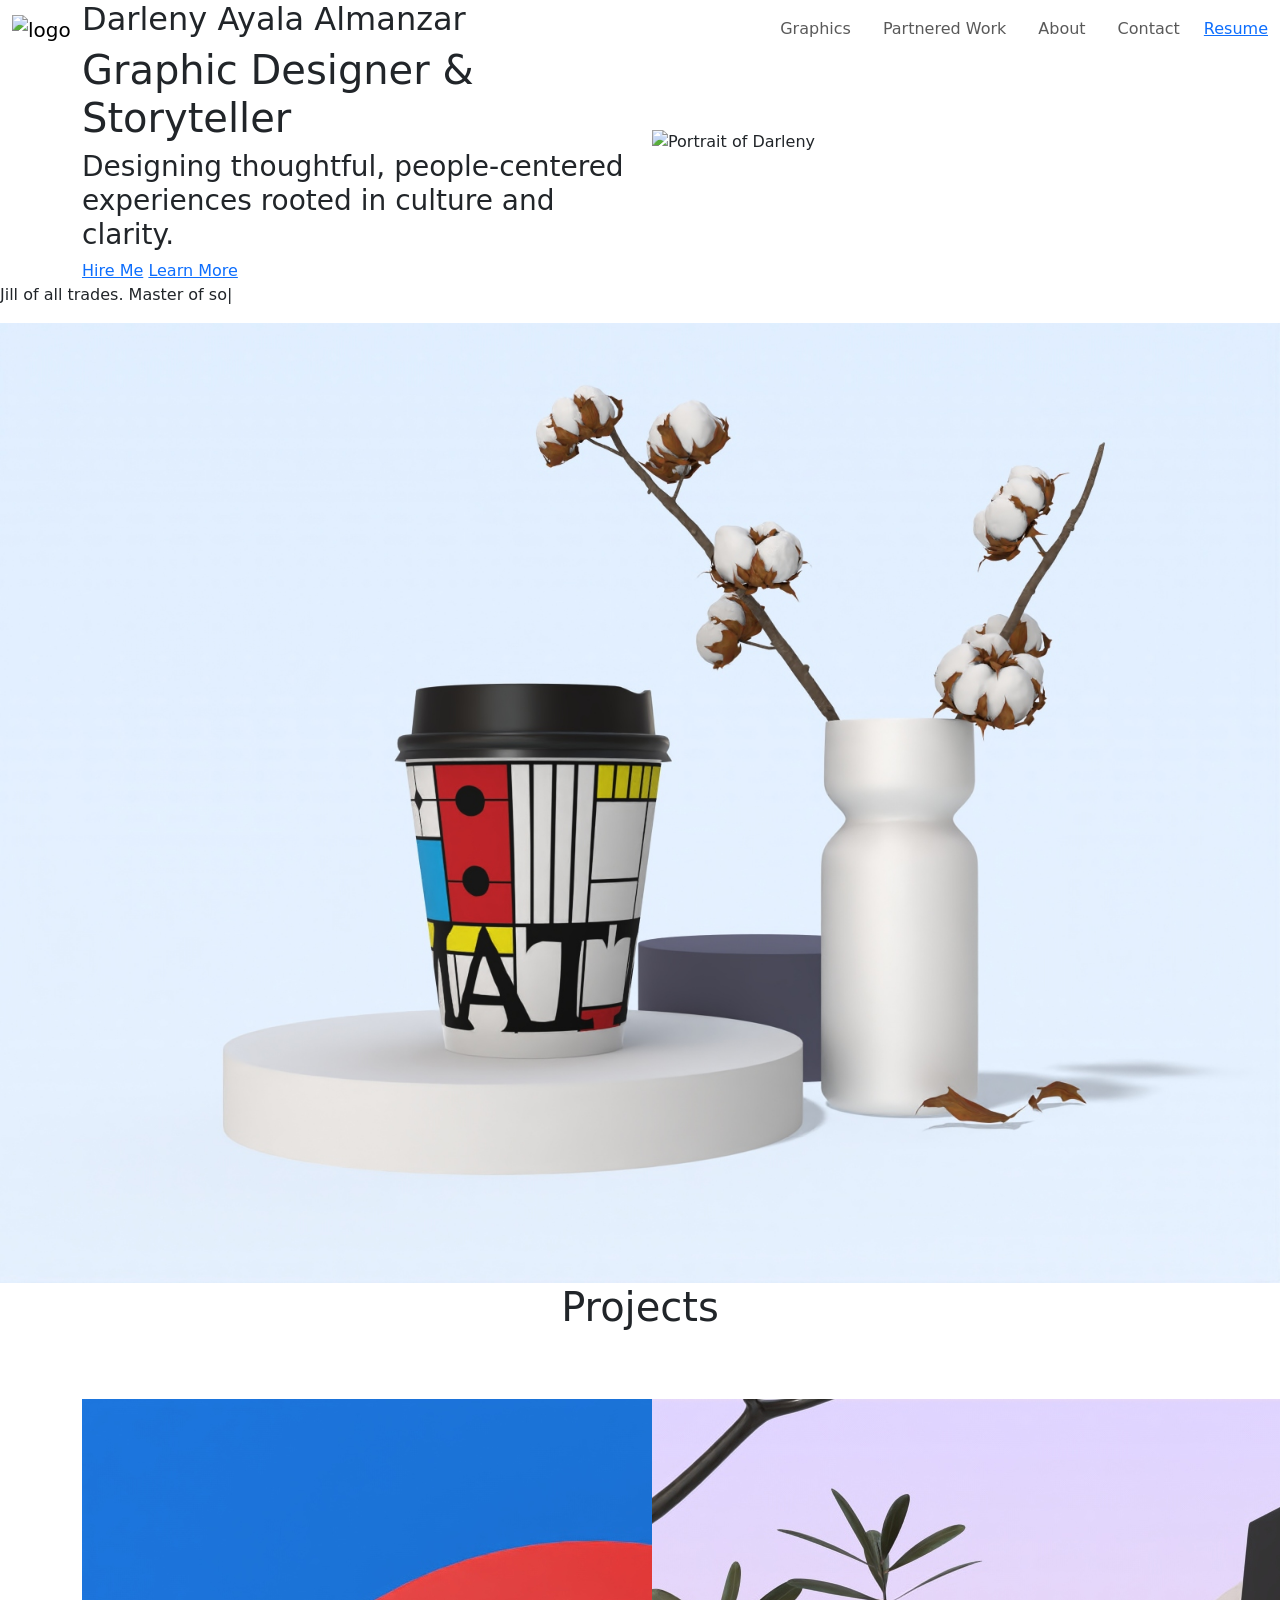
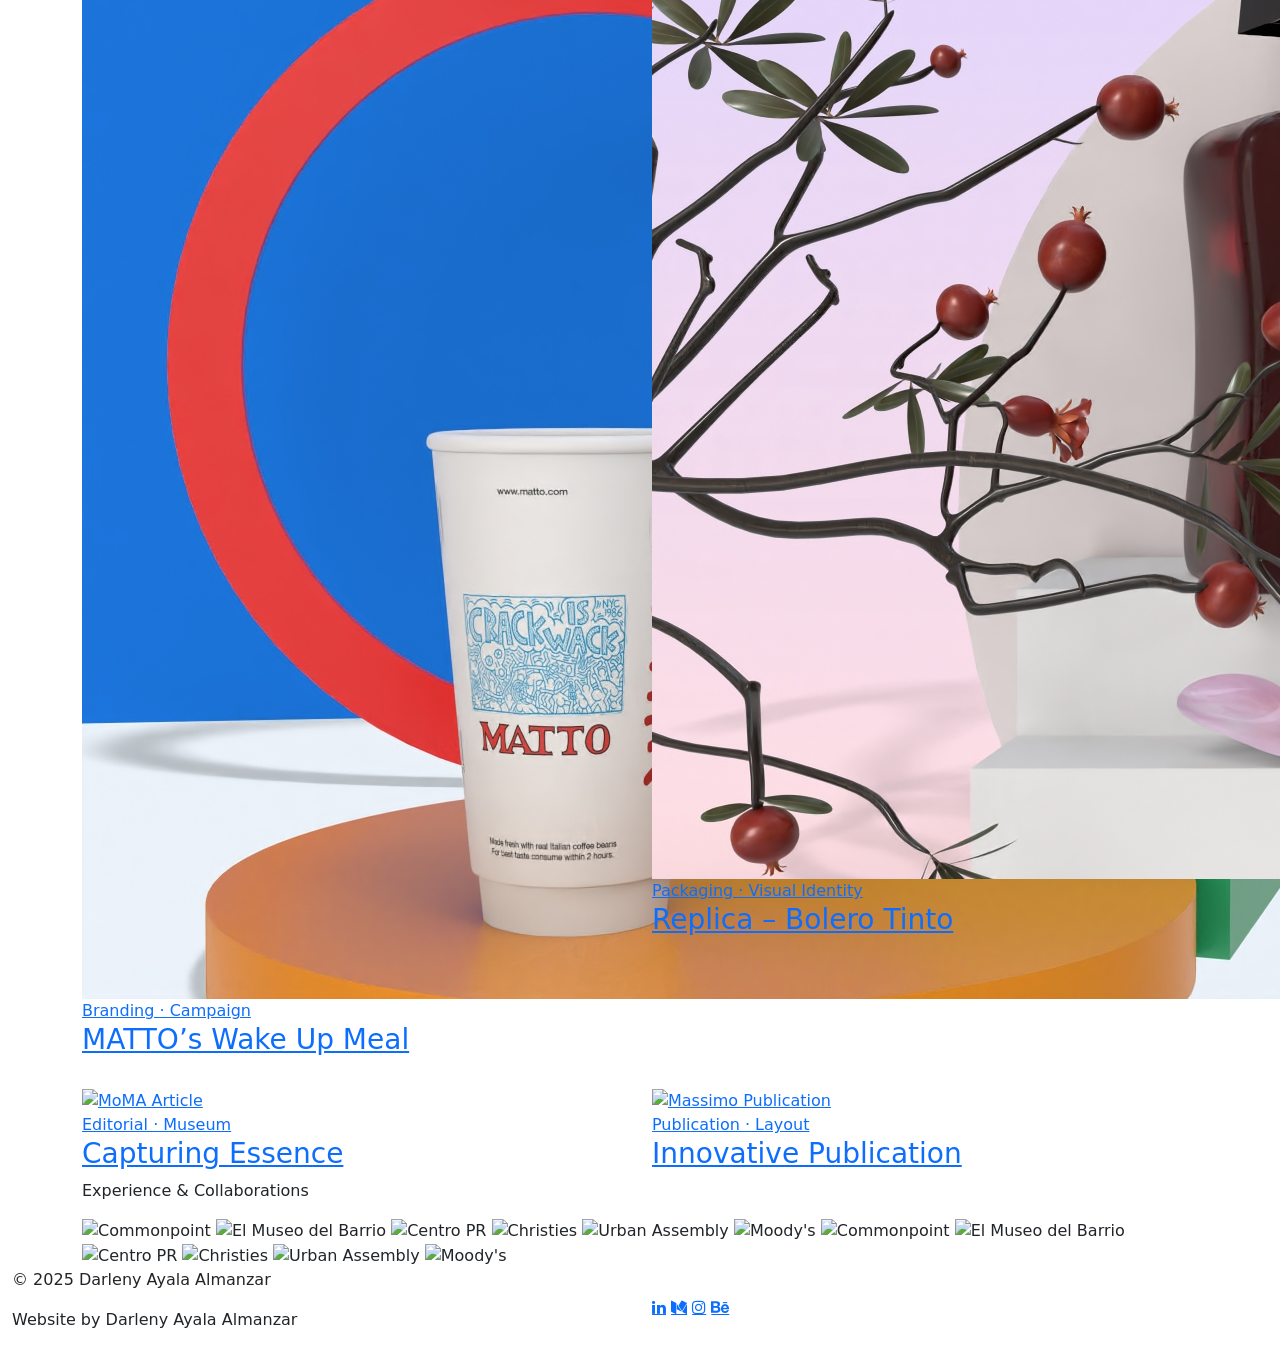
==== index.html @ ae31231c "Update index.html" ====
<!doctype html>
<html lang="en">
  <head>
    <meta charset="utf-8">
    <meta name="viewport" content="width=device-width, initial-scale=1">
    <title>Darleny Ayala Almanzar</title>
    <link rel="icon" type="image/png" sizes="40x40" href="../../Favicon.png">
    <link href="https://cdn.jsdelivr.net/npm/bootstrap@5.3.8/dist/css/bootstrap.min.css" rel="stylesheet" integrity="sha384-sRIl4kxILFvY47J16cr9ZwB07vP4J8+LH7qKQnuqkuIAvNWLzeN8tE5YBujZqJLB" crossorigin="anonymous">
  <!-- My css-->
   <link href="AllCSS/GeneralCSS.css" rel="stylesheet">
    <link href="AllCSS/indexCSS.css" rel="stylesheet">
   <link rel="stylesheet" href="https://cdnjs.cloudflare.com/ajax/libs/font-awesome/4.7.0/css/font-awesome.min.css" />

<!-- Google fonts -->
<link rel="preconnect" href="https://fonts.googleapis.com">
<link rel="preconnect" href="https://fonts.gstatic.com" crossorigin>
<link href="https://fonts.googleapis.com/css2?family=Ephesis&family=Instrument+Serif:ital@0;1&family=Roboto:ital,wght@0,100..900;1,100..900&display=swap" rel="stylesheet">
<link href="https://cdnjs.cloudflare.com/ajax/libs/fotorama/4.6.4/fotorama.css" rel="stylesheet">


</head>

  <body>
    <!-- Nav Logo-->
    <nav class="navbar navbar-expand-lg fixed-top navbarcustom">
  <div class="container-fluid">
    <!-- Logo -->
    <a class="navbar-brand" href="index.html">
      <img src="../Logo/LogoDisplay.png" class="logo" alt="logo" width="60" height="60">
    </a>

    <!-- Hamburger -->
    <button class="navbar-toggler" type="button" data-bs-toggle="collapse" 
            data-bs-target="#navbarNavAltMarkup" aria-controls="navbarNavAltMarkup" 
            aria-expanded="false" aria-label="Toggle navigation">
      <span class="navbar-toggler-icon"></span>
    </button>

    <!-- Nav items -->
    <div class="collapse navbar-collapse justify-content-end" id="navbarNavAltMarkup">
      <ul class="navbar-nav align-items-center gap-3">
        <li class="nav-item">
          <a class="nav-link" href="Graphics.html">Graphics</a>
        </li>
         <li class="nav-item">
          <a class="nav-link" href="Partnered.html">Partnered Work</a>
        </li>
        <li class="nav-item">
          <a class="nav-link" aria-current="page" href="about.html">About</a>
        </li>
        <li class="nav-item">
          <a class="nav-link" href="contact.html">Contact</a>
        </li>
         
        <!-- Resume Button -->
  <li class="nav-item">
    <a class="resume-btn" href="AyalaAlmanzar_Darleny_Resume.pdf" target="_blank">Resume</a>
  </li>
</ul>
    </div>
  </div>
</nav>
<!-- Header -->
<header class="hero">
  <div class="container">
    <div class="row align-items-center">
      
      <!-- Text -->
      <div class="col-md-6 hero-text">
        <h2 class="hero-name">Darleny Ayala Almanzar</h2>
        <h1 class="hero-title">Graphic Designer & Storyteller</h1>
        <h3 class="hero-subtitle">
          Designing thoughtful, people-centered experiences rooted in culture and clarity.
        </h3>

        <div class="hero-cta">
  <a href="../Resume.pdf" target="_blank" class="btn-primary-cta">Hire Me</a>
  <a href="about.html" class="btn-secondary-cta underline-cta">Learn More</a>
</div>
        
      </div>

      <!-- Image -->
      <div class="col-md-6 hero-image">
        <img src="../Headshots/IMG_9878.jpeg" alt="Portrait of Darleny">
      </div>

    </div>
  </div>
</header>

<!-- content -->
<section class="quote-typewriter" id="quoteTypewriter" aria-label="Personal tagline">
  <p class="quote-line">
    <span id="typeText"></span><span class="caret" aria-hidden="true">|</span>
  </p>
</section>
<!-- carasole -->
 <div id="carouselSlides" class="carousel slide carousel-fade" data-bs-ride="carousel" data-bs-interval="2000">
    <div class="carousel-inner">
      <div class="carousel-item active">
        <img class="d-block w-100" src="../Final images/MATTO/MATTO Bauhaus cup.jpg" alt="First slide">
      </div>
      <div class="carousel-item">
        <img class="d-block w-100" src="../Final images/Massimo Publication/Massimo MockupFinished.jpg" alt="Second slide">
      </div>
      <div class="carousel-item">
        <img class="d-block w-100" src="../Final images/Postcard/All Postcards Mockup 1C & 2C Blue BG.jpg" alt="Third slide">
      </div>
      <div class="carousel-item">
        <img class="d-block w-100" src="../Final images/MoMA Design Article/Moma Article mockup.jpg" alt="Third slide">
      </div>
    </div>
  </div>

  <section class="projects-section">
  <div class="container">
    <h1 style="padding-bottom: 60px; text-align: center;"> Projects </h1>
    <div class="row g-4">

      <!-- Project Card 1 -->
      <div class="col-md-6">
        <a href="Graphics.html" class="project-card">
          <div class="project-image">
            <img src="../Final images/MATTO/MATTOcup1.jpg" alt="MATTO Wake Up Meal">
          </div>
          <div class="project-info">
            <span class="project-tag">Branding · Campaign</span>
            <h3 class="project-title">MATTO’s Wake Up Meal</h3>
          </div>
        </a>
      </div>

      <!-- Project Card 2 -->
      <div class="col-md-6">
        <a href="Graphics.html" class="project-card">
          <div class="project-image">
            <img src="../Final images/Replica Perfume/ReplicaMock1.jpg" alt="Replica Perfume Redesign">
          </div>
          <div class="project-info">
            <span class="project-tag">Packaging · Visual Identity</span>
            <h3 class="project-title">Replica – Bolero Tinto</h3>
          </div>
        </a>
      </div>

      <!-- Project Card 3 -->
      <div class="col-md-6">
        <a href="Graphics.html" class="project-card">
          <div class="project-image">
            <img src="../Final images/MoMA Design Article/Frida - Book full cover no hand.jpg" alt="MoMA Article">
          </div>
          <div class="project-info">
            <span class="project-tag">Editorial · Museum</span>
            <h3 class="project-title">Capturing Essence</h3>
          </div>
        </a>
      </div>

      <!-- Project Card 4 -->
      <div class="col-md-6">
        <a href="Graphics.html" class="project-card">
          <div class="project-image">
            <img src="../Final images/Massimo Publication/Massimo MockupFinished.jpg" alt="Massimo Publication">
          </div>
          <div class="project-info">
            <span class="project-tag">Publication · Layout</span>
            <h3 class="project-title">Innovative Publication</h3>
          </div>
        </a>
      </div>

    </div>
  </div>
</section>

<section class="cred-strip">
  <div class="container">
    <p class="cred-label">Experience & Collaborations</p>

    <div class="logo-marquee">
      <div class="logo-track">
        <!-- Duplicate logos for seamless loop -->
        <img src="../Logo/Commonpoint.webp" alt="Commonpoint">
        <img src="../Logo/ElMuseo.png" alt="El Museo del Barrio">
        <img src="../logo/Centro.png" alt="Centro PR">
        <img src="../Logo/Christies-Logo.png" alt="Christies">
        <img src="../Logo/UrbanAssembly.png" alt="Urban Assembly">
        <img src="../Logo/Moody's.png" alt="Moody's">

        <!-- duplicate set -->
        <img src="../Logo/Commonpoint.webp" alt="Commonpoint">
        <img src="../Logo/ElMuseo.png" alt="El Museo del Barrio">
        <img src="../logo/Centro.png" alt="Centro PR">
        <img src="../Logo/Christies-Logo.png" alt="Christies">
        <img src="../Logo/UrbanAssembly.png" alt="Urban Assembly">
        <img src="../Logo/Moody's.png" alt="Moody's">
      </div>
    </div>
  </div>
</section>

    <!--footer-->
    <footer class="footer container-fluid">
    <div class="row align-items-center">
        
        <div class="col-md-6 footer-left">
            <p>© 2025 Darleny Ayala Almanzar</p>
            <p>Website by Darleny Ayala Almanzar</p>
        </div>

        <div class="col-md-6 footer-right socialMediaIcons">
            <a href="https://www.linkedin.com/in/darlenyaa" class="fa fa-linkedin"></a>
            <a href="https://www.medium.com/@leny67155" class="fa fa-medium"></a>
            <a href="https://www.instagram.com/leny__51/" class="fa fa-instagram"></a>
            <a href="https://www.behance.net/darlenyayalaa1" class="fa fa-behance"></a>
        </div>
    </div>
</footer>
    <script src="https://cdn.jsdelivr.net/npm/bootstrap@5.3.8/dist/js/bootstrap.bundle.min.js" integrity="sha384-FKyoEForCGlyvwx9Hj09JcYn3nv7wiPVlz7YYwJrWVcXK/BmnVDxM+D2scQbITxI" crossorigin="anonymous"></script>
  <script>
  const quoteSection = document.getElementById("quoteTypewriter");
  const target = document.getElementById("typeText");

  // Split the quote so we can color the second part
  const part1 = "Jill of all trades. ";
  const part2 = "Master of some.";

  const speed = 55; // typing speed (lower = faster)
  let hasTyped = false;

  function typeText(text, callback) {
    let i = 0;
    const interval = setInterval(() => {
      target.textContent += text.charAt(i);
      i++;

      if (i >= text.length) {
        clearInterval(interval);
        if (callback) callback();
      }
    }, speed);
  }

  function startTyping() {
    if (hasTyped) return;
    hasTyped = true;

    // Type first part normally
    typeText(part1, () => {
      // Then type second part into a highlighted span
      const span = document.createElement("span");
      span.className = "quote-highlight";
      target.appendChild(span);

      let j = 0;
      const interval2 = setInterval(() => {
        span.textContent += part2.charAt(j);
        j++;

        if (j >= part2.length) {
          clearInterval(interval2);
        }
      }, speed);
    });
  }

  // Start only when section enters the viewport
  const observer = new IntersectionObserver(
    (entries) => {
      entries.forEach(entry => {
        if (entry.isIntersecting) {
          startTyping();
          observer.disconnect(); // run once
        }
      });
    },
    { threshold: 0.4 } // starts when ~40% visible
  );

  observer.observe(quoteSection);
</script>
  
  </body>

</html>
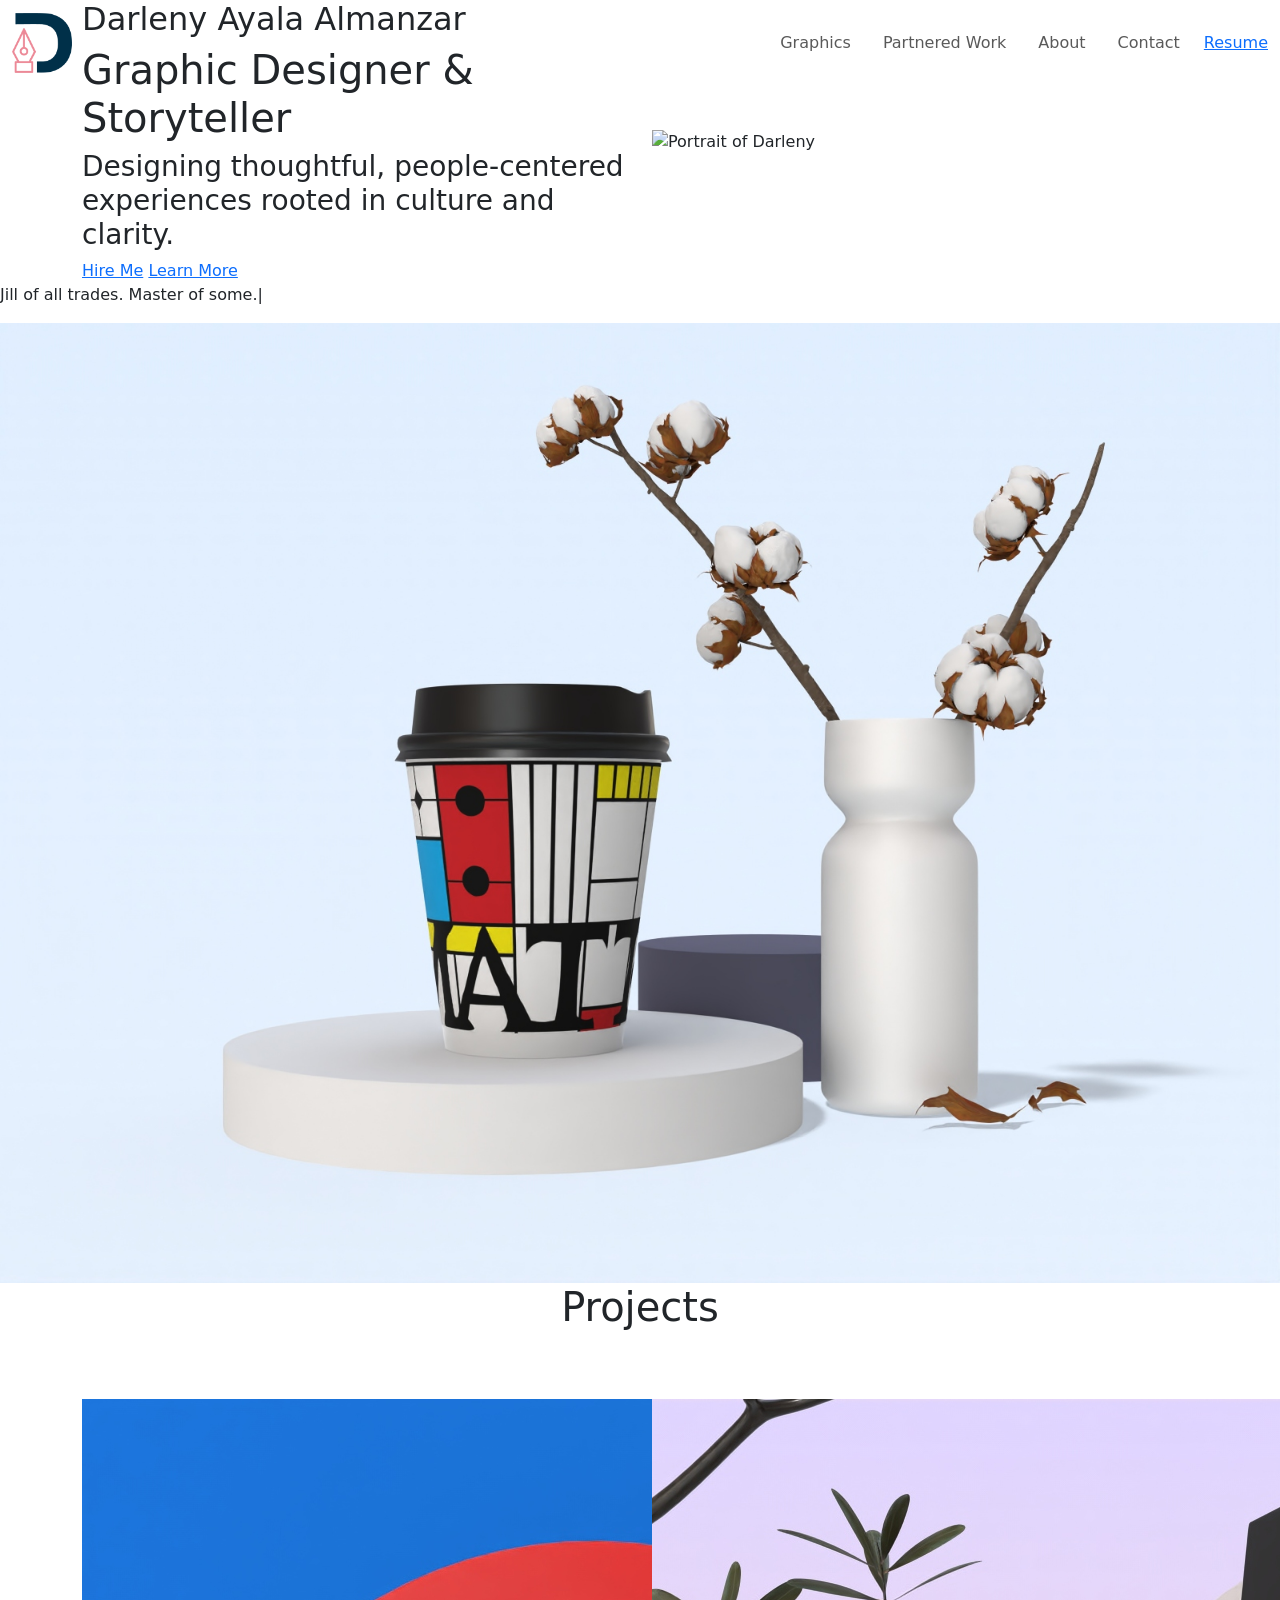
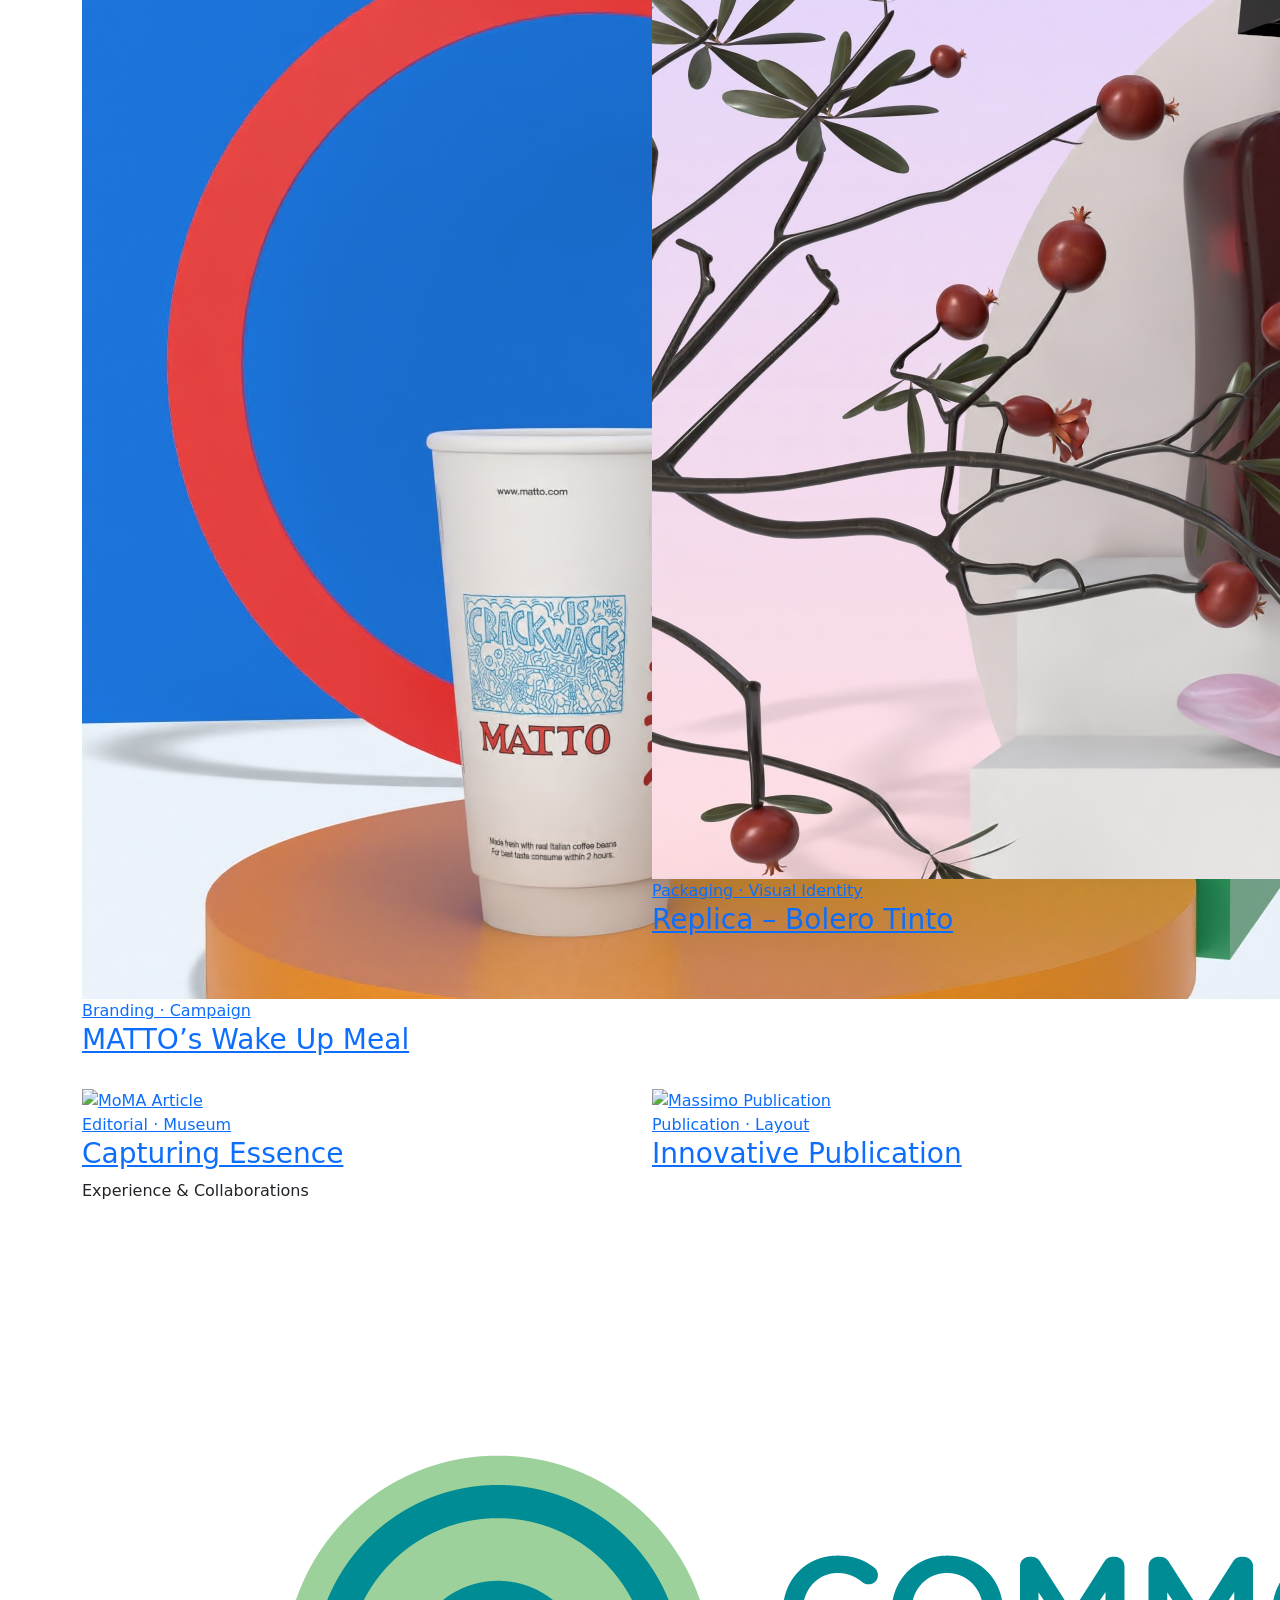
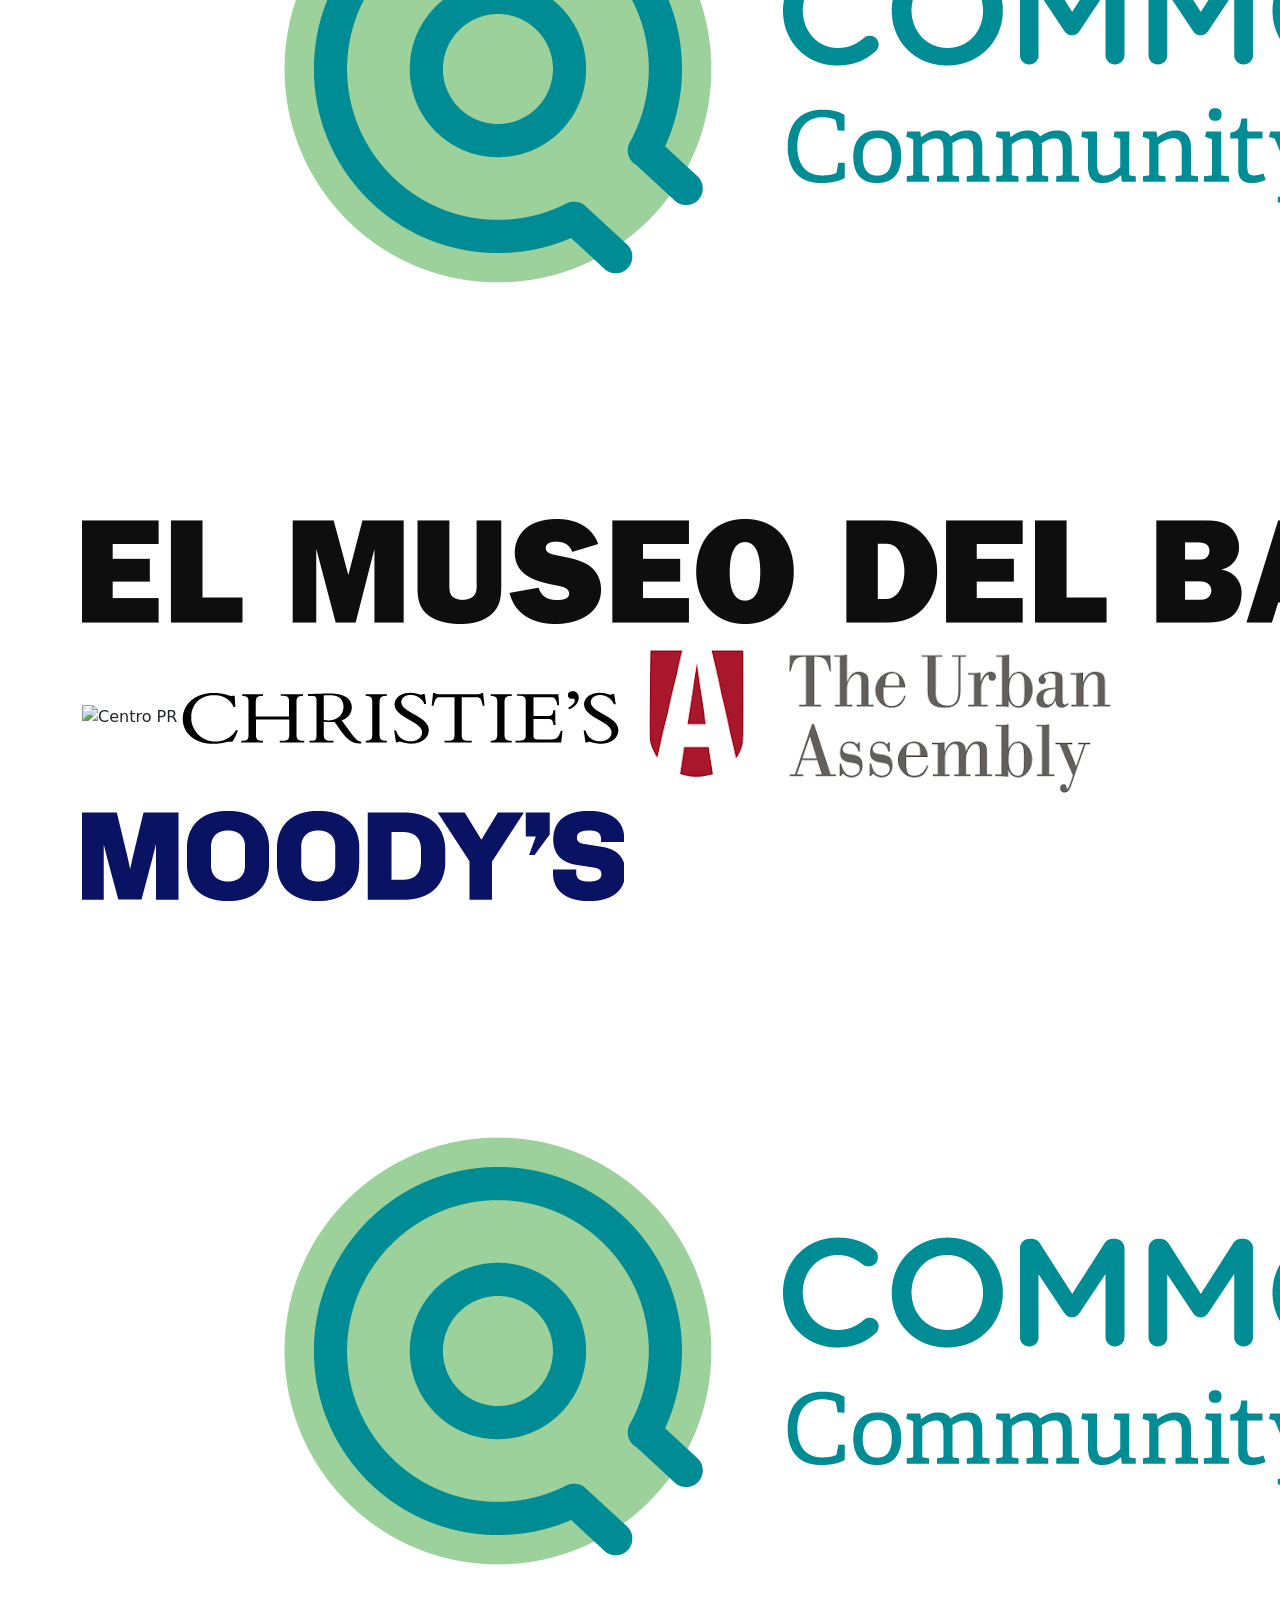
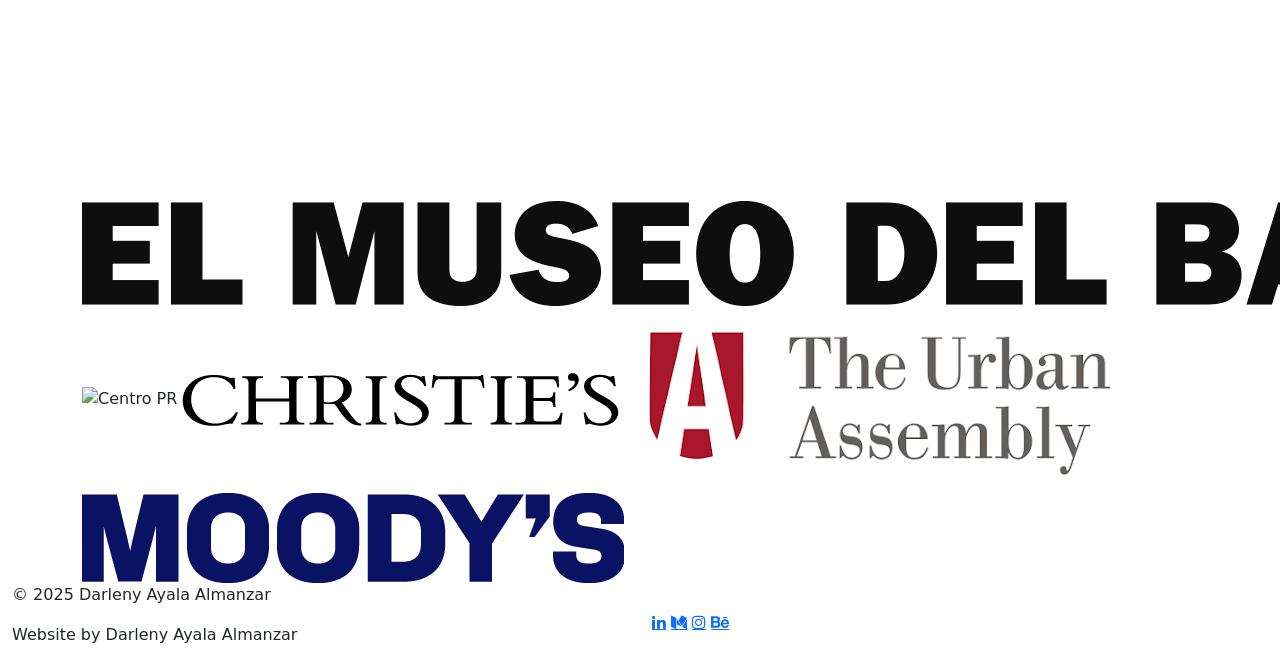
==== commit 5fbf9c74: "Update index.html" ====
--- a/index.html
+++ b/index.html
@@ -55,7 +55,7 @@
          
         <!-- Resume Button -->
   <li class="nav-item">
-    <a class="resume-btn" href="AyalaAlmanzar_Darleny_Resume.pdf" target="_blank">Resume</a>
+    <a class="resume-btn" href="AyalaAlmanzar_Darleny_FinalResume.pdf" target="_blank">Resume</a>
   </li>
 </ul>
     </div>
@@ -83,7 +83,7 @@
 
       <!-- Image -->
       <div class="col-md-6 hero-image">
-        <img src="../Headshots/IMG_9878.jpeg" alt="Portrait of Darleny">
+        <img src="Headshots/IMG_9878.jpeg" alt="Portrait of Darleny">
       </div>
 
     </div>
@@ -100,16 +100,16 @@
  <div id="carouselSlides" class="carousel slide carousel-fade" data-bs-ride="carousel" data-bs-interval="2000">
     <div class="carousel-inner">
       <div class="carousel-item active">
-        <img class="d-block w-100" src="../Final images/MATTO/MATTO Bauhaus cup.jpg" alt="First slide">
+        <img class="d-block w-100" src="Final images/MATTO/MATTO Bauhaus cup.jpg" alt="First slide">
       </div>
       <div class="carousel-item">
-        <img class="d-block w-100" src="../Final images/Massimo Publication/Massimo MockupFinished.jpg" alt="Second slide">
+        <img class="d-block w-100" src="Final images/Massimo Publication/Massimo MockupFinished.jpg" alt="Second slide">
       </div>
       <div class="carousel-item">
-        <img class="d-block w-100" src="../Final images/Postcard/All Postcards Mockup 1C & 2C Blue BG.jpg" alt="Third slide">
+        <img class="d-block w-100" src="Final images/Postcard/All Postcards Mockup 1C & 2C Blue BG.jpg" alt="Third slide">
       </div>
       <div class="carousel-item">
-        <img class="d-block w-100" src="../Final images/MoMA Design Article/Moma Article mockup.jpg" alt="Third slide">
+        <img class="d-block w-100" src="Final images/MoMA Design Article/Moma Article mockup.jpg" alt="Third slide">
       </div>
     </div>
   </div>
@@ -285,3 +285,5 @@
   </body>
 
 </html>
+
+
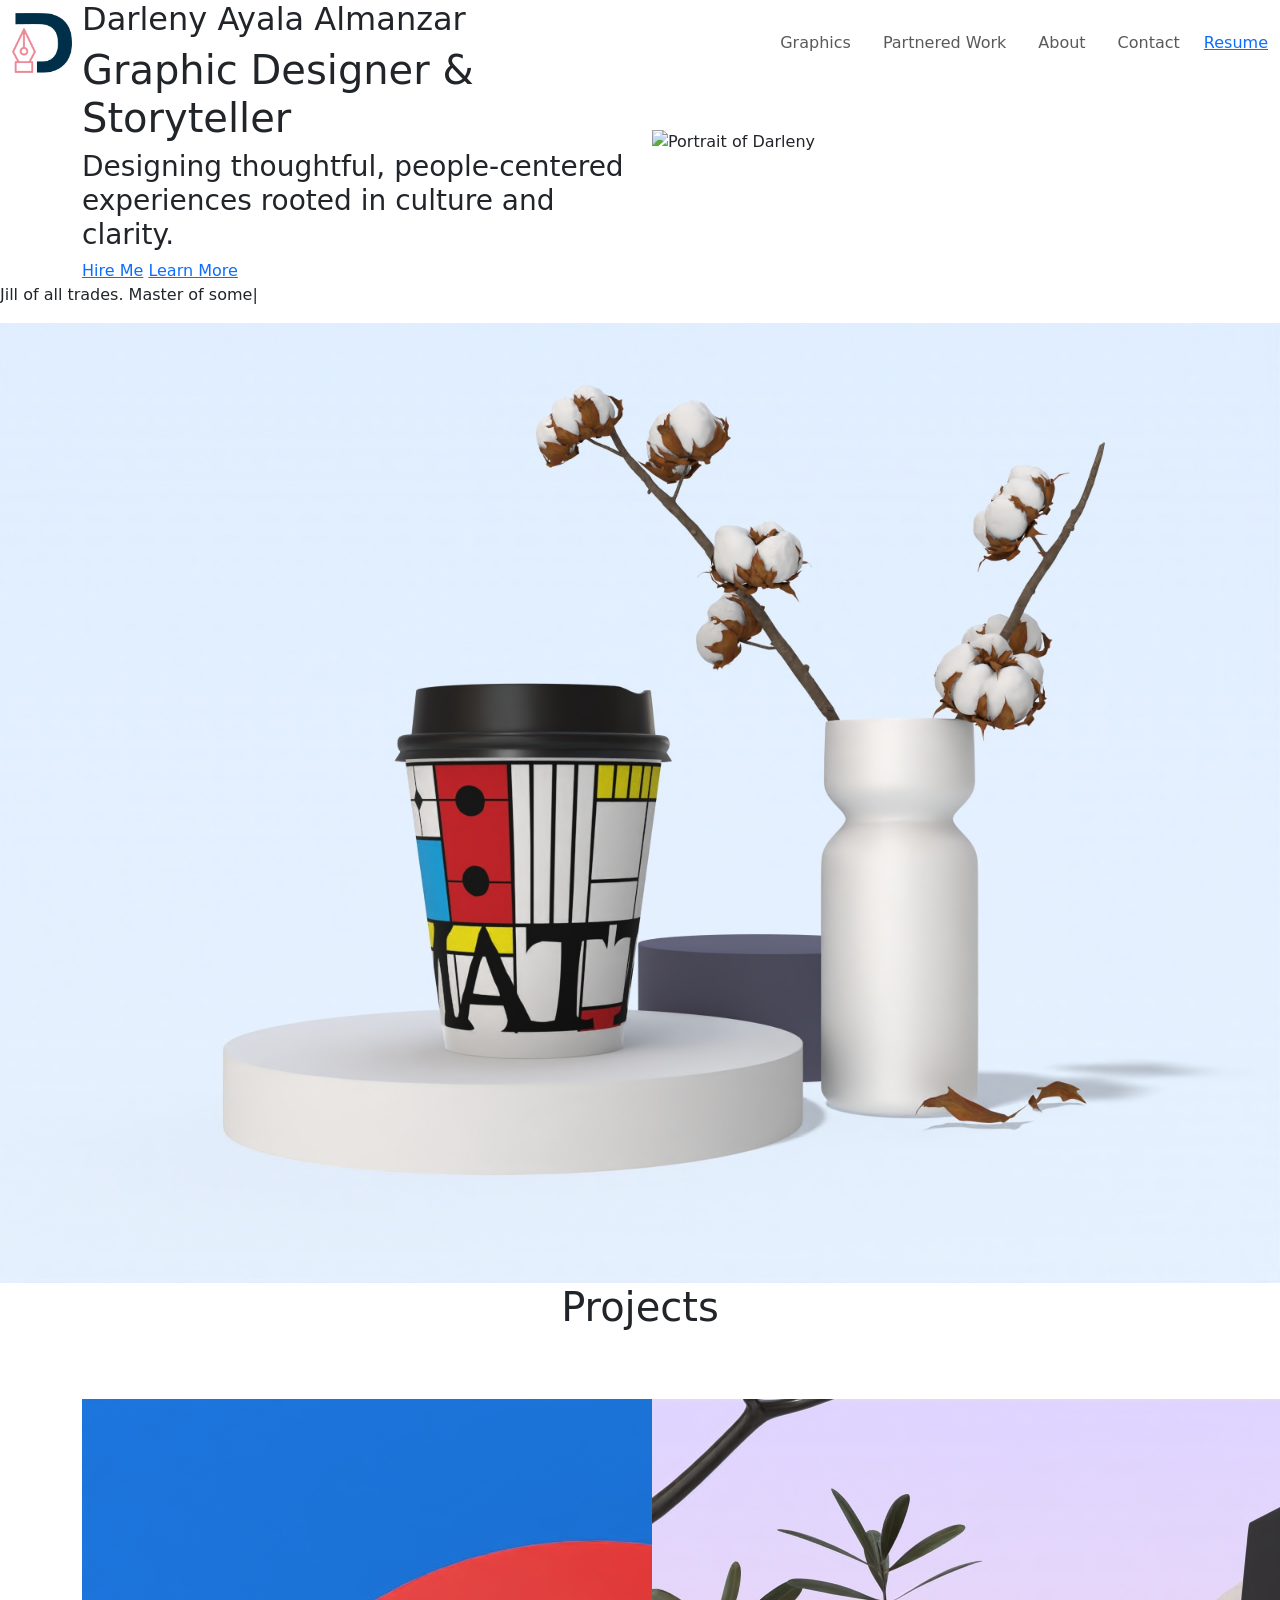
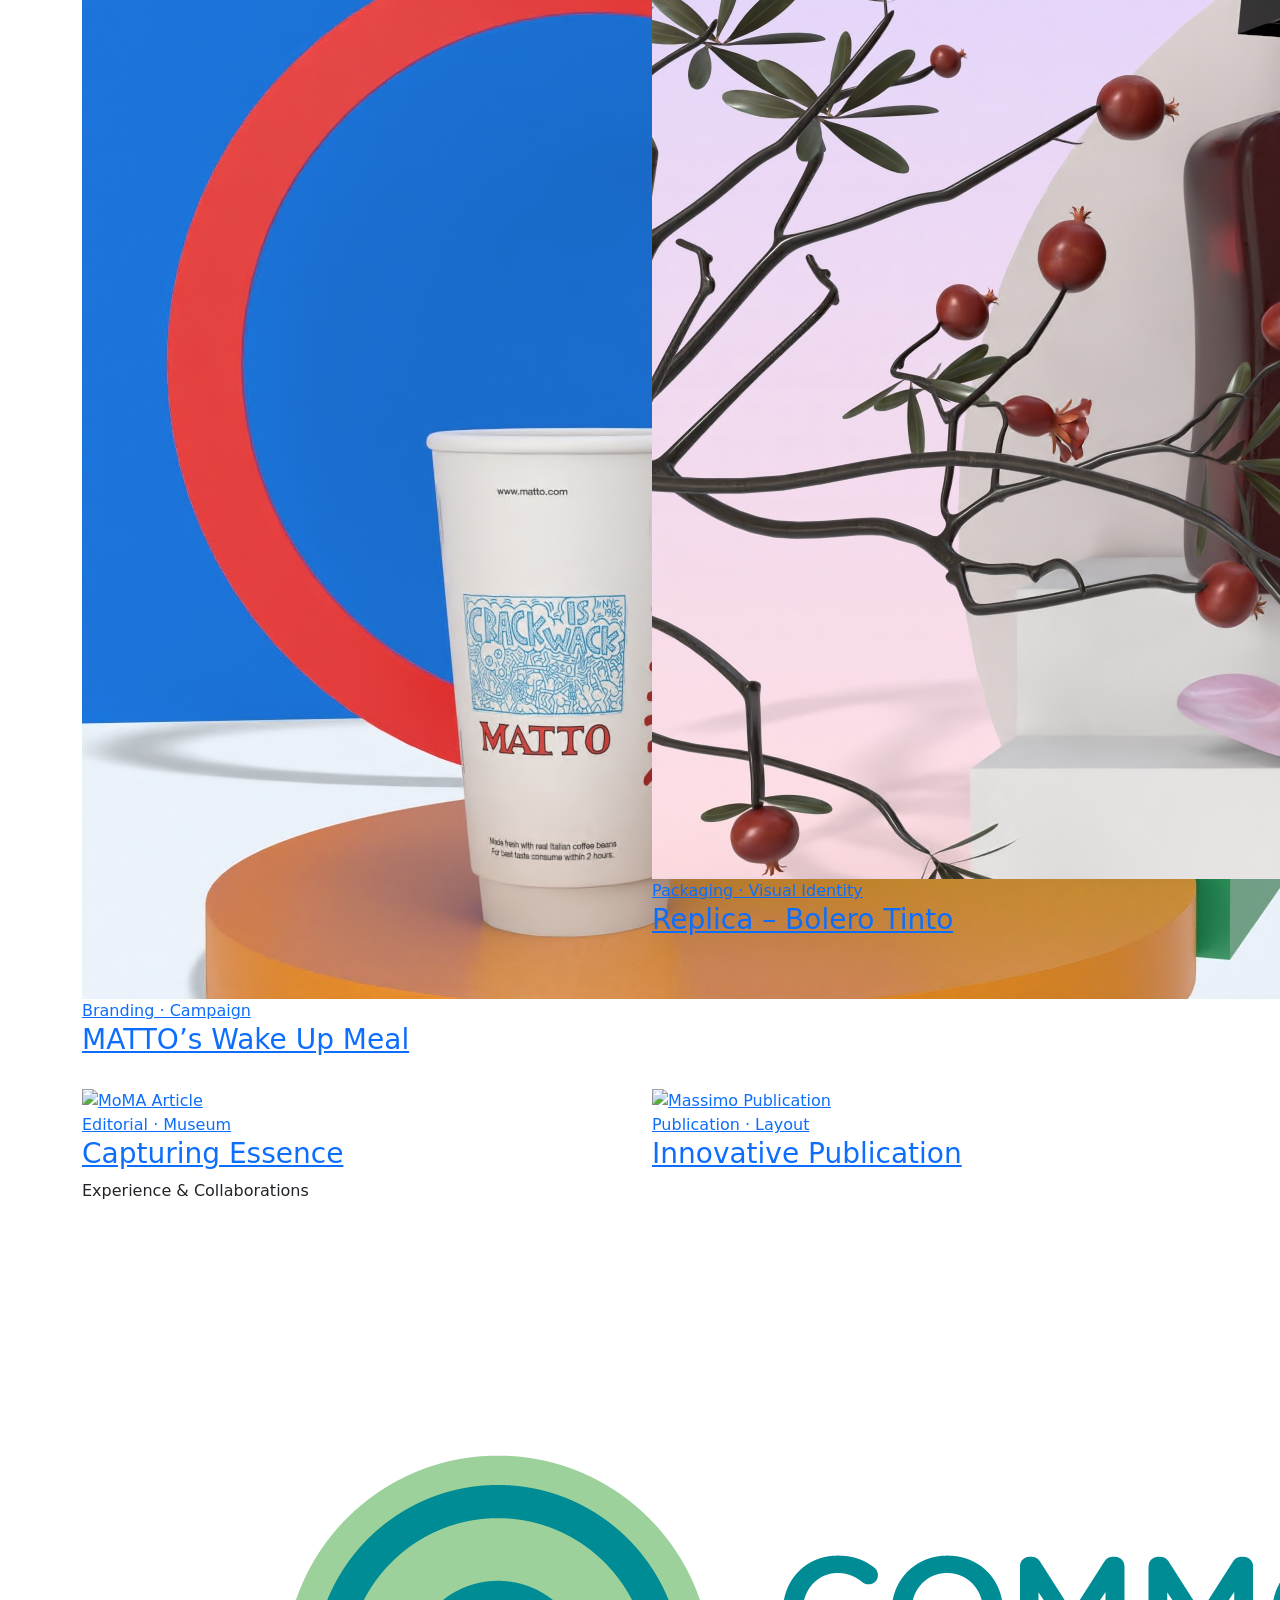
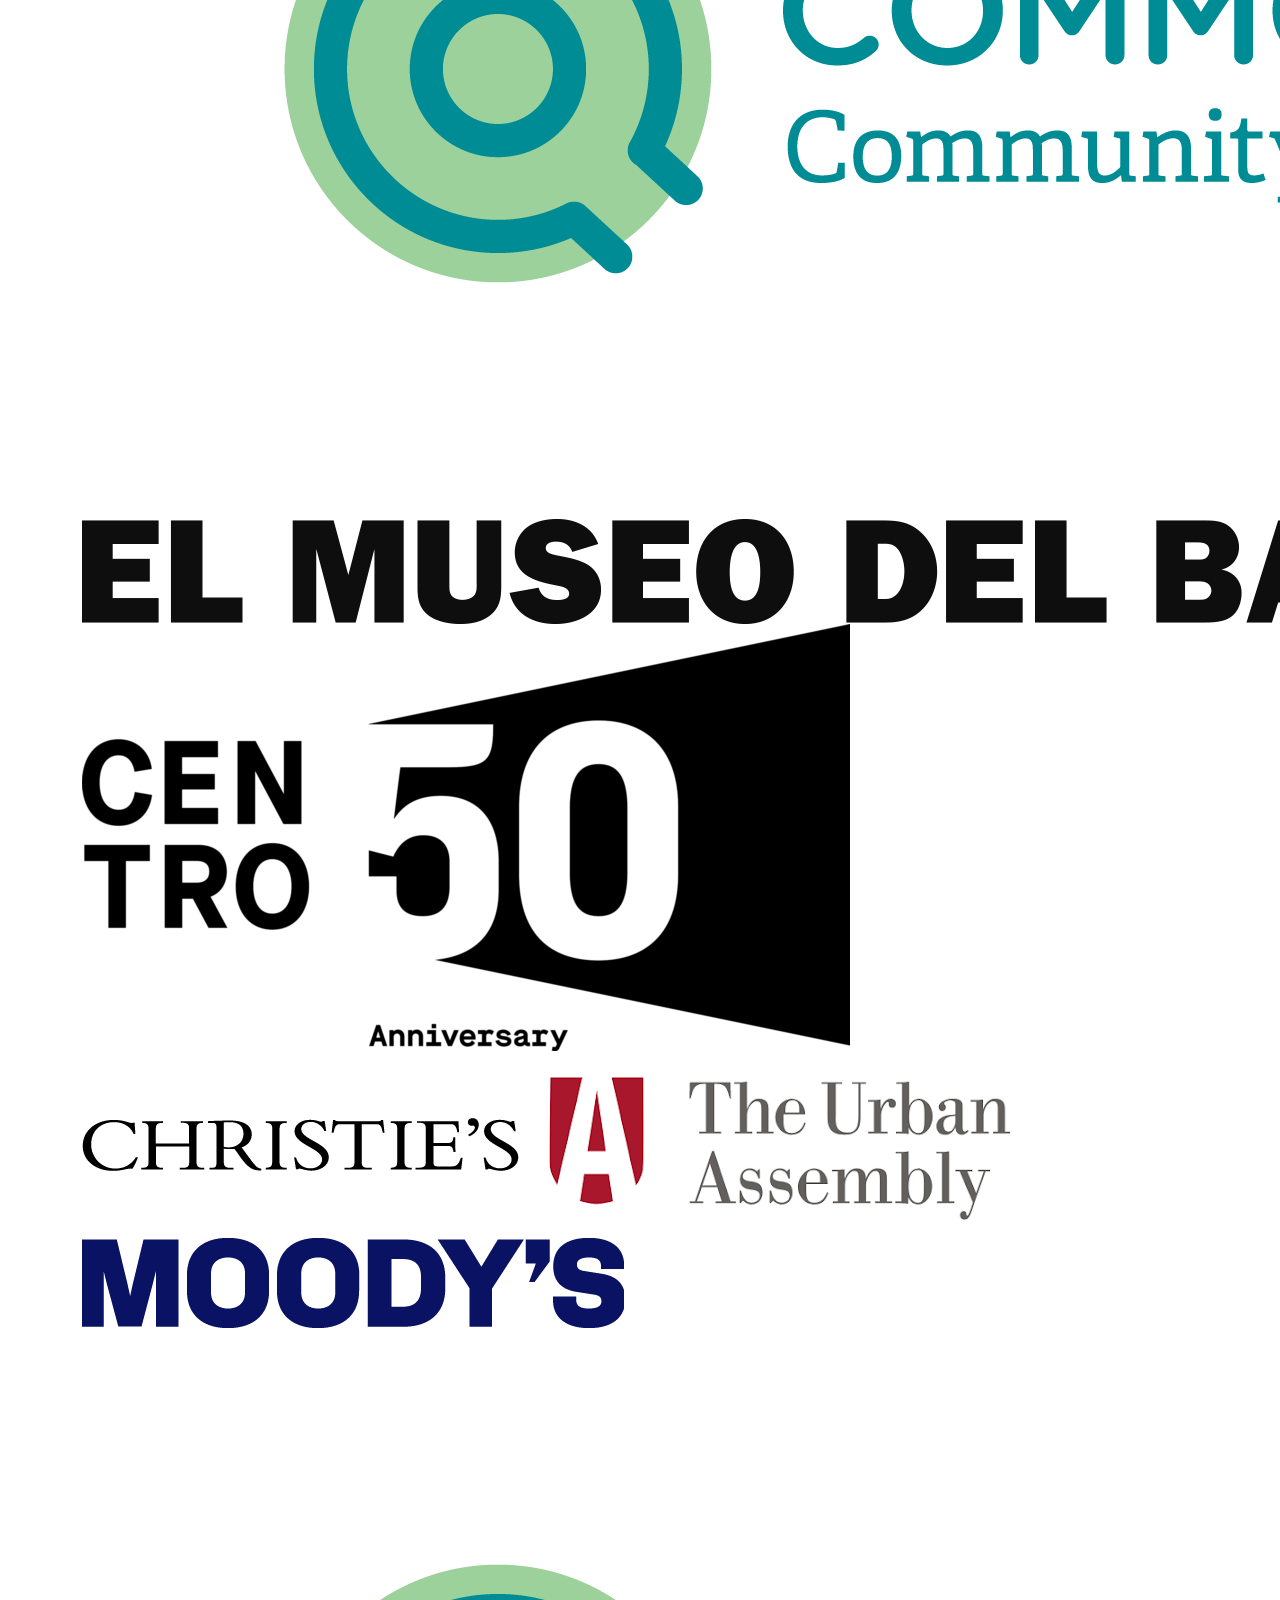
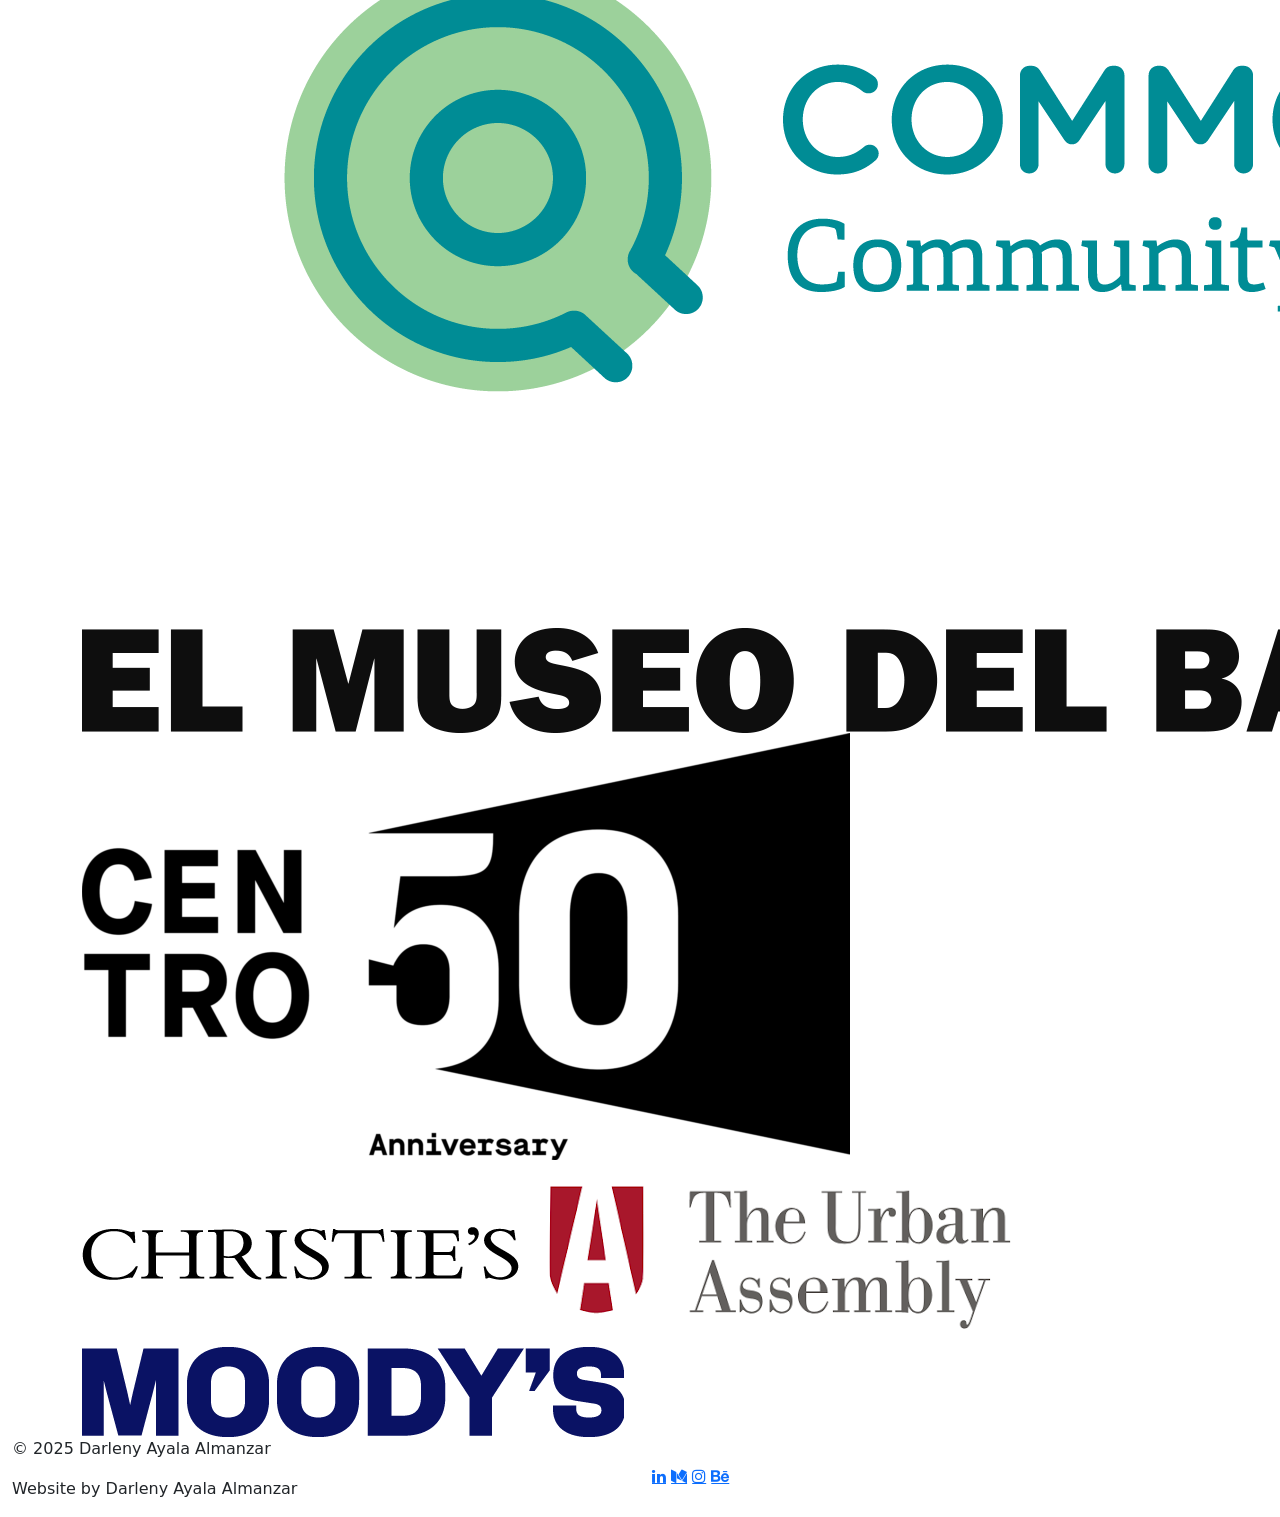
==== commit 51dc52ec: "Updating Images and removing dots" ====
--- a/index.html
+++ b/index.html
@@ -5,7 +5,7 @@
     <meta charset="utf-8">
     <meta name="viewport" content="width=device-width, initial-scale=1">
     <title>Darleny Ayala Almanzar</title>
-    <link rel="icon" type="image/png" sizes="40x40" href="../../Favicon.png">
+    <link rel="icon" type="image/png" sizes="40x40" href="Favicon.png">
     <link href="https://cdn.jsdelivr.net/npm/bootstrap@5.3.8/dist/css/bootstrap.min.css" rel="stylesheet" integrity="sha384-sRIl4kxILFvY47J16cr9ZwB07vP4J8+LH7qKQnuqkuIAvNWLzeN8tE5YBujZqJLB" crossorigin="anonymous">
   <!-- My css-->
    <link href="AllCSS/GeneralCSS.css" rel="stylesheet">
@@ -27,7 +27,7 @@
   <div class="container-fluid">
     <!-- Logo -->
     <a class="navbar-brand" href="index.html">
-      <img src="../Logo/LogoDisplay.png" class="logo" alt="logo" width="60" height="60">
+      <img src="Logo/LogoDisplay.png" class="logo" alt="logo" width="60" height="60">
     </a>
 
     <!-- Hamburger -->
@@ -75,7 +75,7 @@
         </h3>
 
         <div class="hero-cta">
-  <a href="../Resume.pdf" target="_blank" class="btn-primary-cta">Hire Me</a>
+  <a href="AyalaAlmanzar_Darleny_FinalResources.pdf" target="_blank" class="btn-primary-cta">Hire Me</a>
   <a href="about.html" class="btn-secondary-cta underline-cta">Learn More</a>
 </div>
         
@@ -123,7 +123,7 @@
       <div class="col-md-6">
         <a href="Graphics.html" class="project-card">
           <div class="project-image">
-            <img src="../Final images/MATTO/MATTOcup1.jpg" alt="MATTO Wake Up Meal">
+            <img src="Final images/MATTO/MATTOcup1.jpg" alt="MATTO Wake Up Meal">
           </div>
           <div class="project-info">
             <span class="project-tag">Branding · Campaign</span>
@@ -136,7 +136,7 @@
       <div class="col-md-6">
         <a href="Graphics.html" class="project-card">
           <div class="project-image">
-            <img src="../Final images/Replica Perfume/ReplicaMock1.jpg" alt="Replica Perfume Redesign">
+            <img src="Final images/Replica Perfume/ReplicaMock1.jpg" alt="Replica Perfume Redesign">
           </div>
           <div class="project-info">
             <span class="project-tag">Packaging · Visual Identity</span>
@@ -149,7 +149,7 @@
       <div class="col-md-6">
         <a href="Graphics.html" class="project-card">
           <div class="project-image">
-            <img src="../Final images/MoMA Design Article/Frida - Book full cover no hand.jpg" alt="MoMA Article">
+            <img src="Final images/MoMA Design Article/Frida - Book full cover no hand.jpg" alt="MoMA Article">
           </div>
           <div class="project-info">
             <span class="project-tag">Editorial · Museum</span>
@@ -162,7 +162,7 @@
       <div class="col-md-6">
         <a href="Graphics.html" class="project-card">
           <div class="project-image">
-            <img src="../Final images/Massimo Publication/Massimo MockupFinished.jpg" alt="Massimo Publication">
+            <img src="Final images/Massimo Publication/Massimo MockupFinished.jpg" alt="Massimo Publication">
           </div>
           <div class="project-info">
             <span class="project-tag">Publication · Layout</span>
@@ -182,20 +182,20 @@
     <div class="logo-marquee">
       <div class="logo-track">
         <!-- Duplicate logos for seamless loop -->
-        <img src="../Logo/Commonpoint.webp" alt="Commonpoint">
-        <img src="../Logo/ElMuseo.png" alt="El Museo del Barrio">
-        <img src="../logo/Centro.png" alt="Centro PR">
-        <img src="../Logo/Christies-Logo.png" alt="Christies">
-        <img src="../Logo/UrbanAssembly.png" alt="Urban Assembly">
-        <img src="../Logo/Moody's.png" alt="Moody's">
+        <img src="Logo/Commonpoint.webp" alt="Commonpoint">
+        <img src="Logo/ElMuseo.png" alt="El Museo del Barrio">
+        <img src="Logo/Centro.png" alt="Centro PR">
+        <img src="Logo/Christies-Logo.png" alt="Christies">
+        <img src="Logo/UrbanAssembly.png" alt="Urban Assembly">
+        <img src="Logo/Moody's.png" alt="Moody's">
 
         <!-- duplicate set -->
-        <img src="../Logo/Commonpoint.webp" alt="Commonpoint">
-        <img src="../Logo/ElMuseo.png" alt="El Museo del Barrio">
-        <img src="../logo/Centro.png" alt="Centro PR">
-        <img src="../Logo/Christies-Logo.png" alt="Christies">
-        <img src="../Logo/UrbanAssembly.png" alt="Urban Assembly">
-        <img src="../Logo/Moody's.png" alt="Moody's">
+        <img src="Logo/Commonpoint.webp" alt="Commonpoint">
+        <img src="Logo/ElMuseo.png" alt="El Museo del Barrio">
+        <img src="Logo/Centro.png" alt="Centro PR">
+        <img src="Logo/Christies-Logo.png" alt="Christies">
+        <img src="Logo/UrbanAssembly.png" alt="Urban Assembly">
+        <img src="Logo/Moody's.png" alt="Moody's">
       </div>
     </div>
   </div>
@@ -287,3 +287,5 @@
 </html>
 
 
+
+
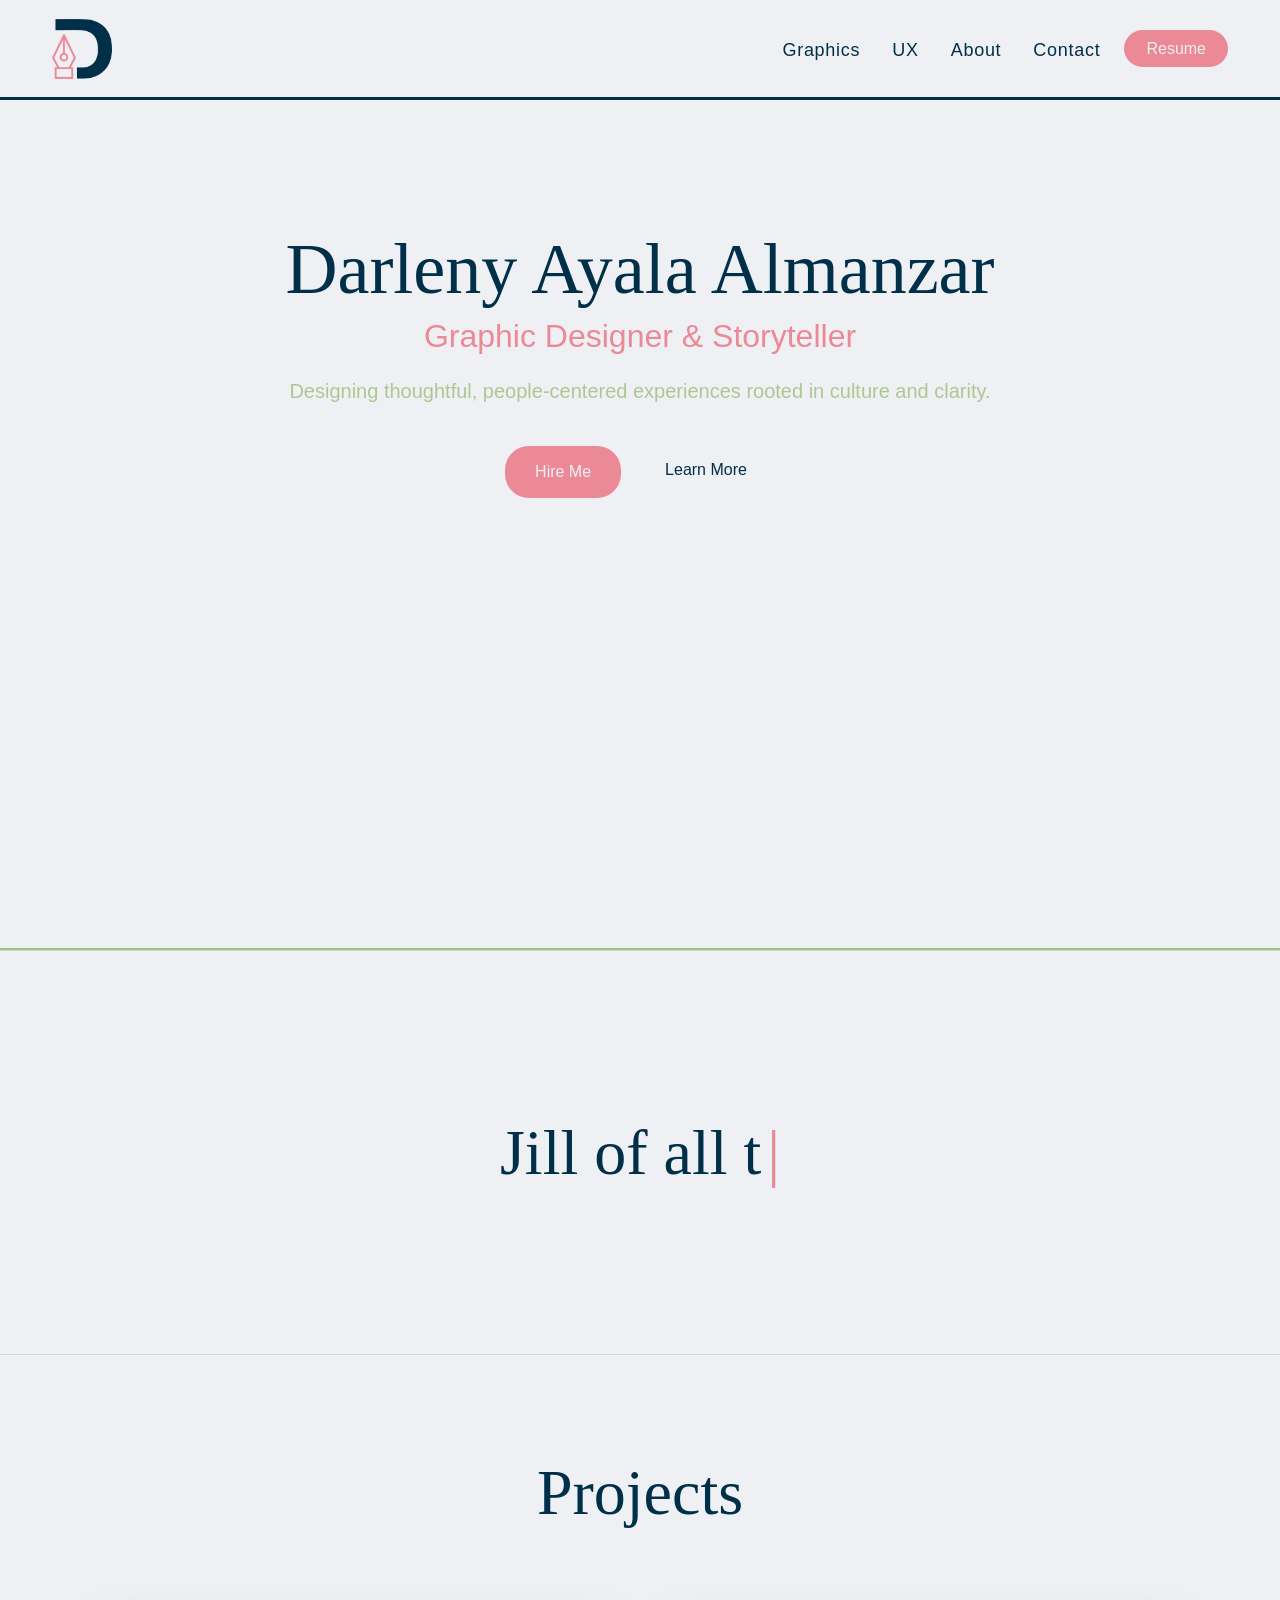
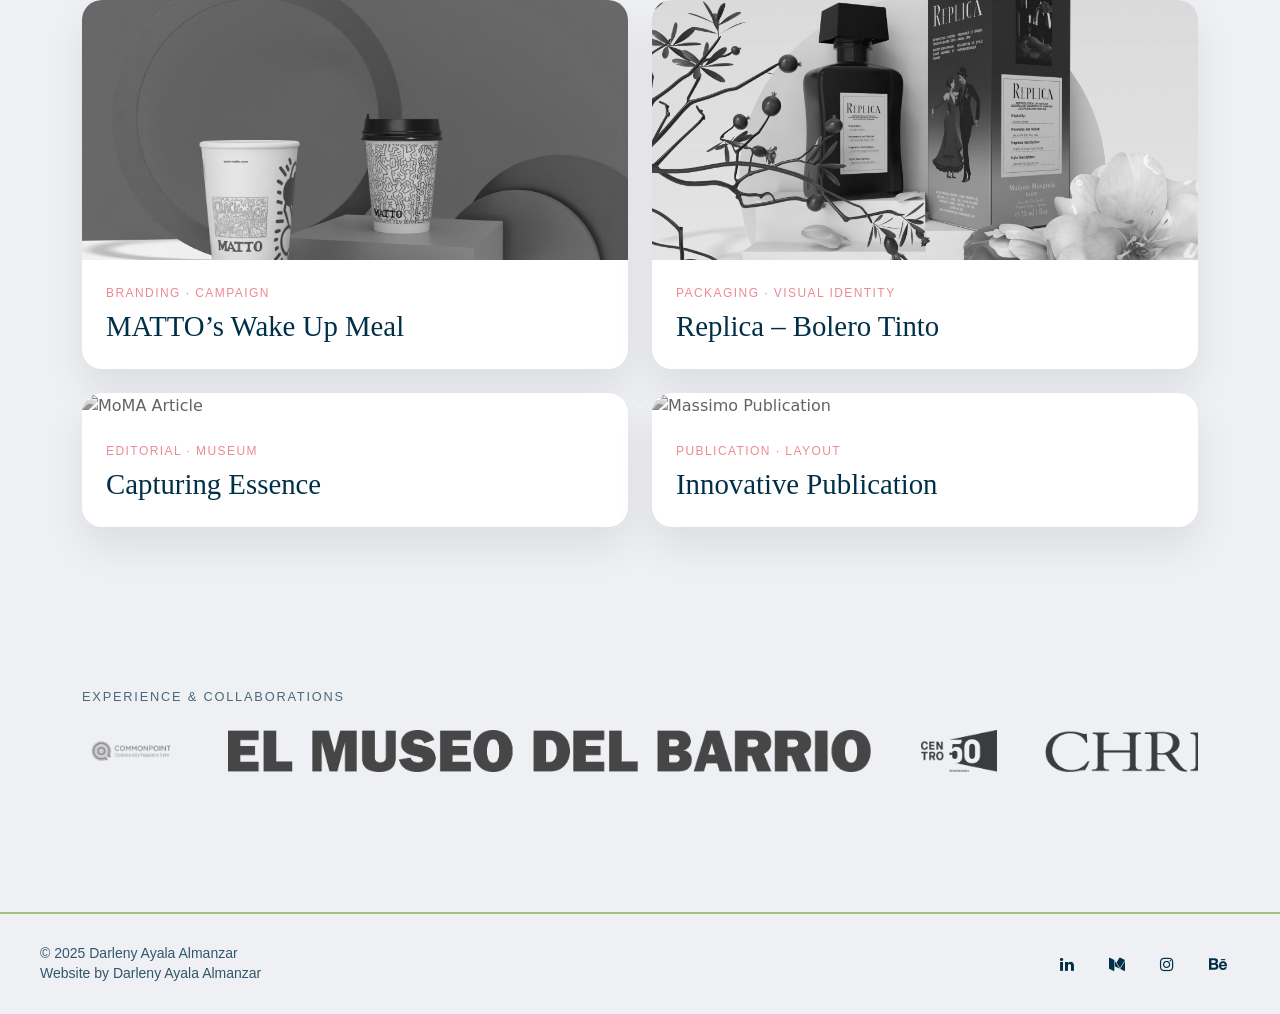
==== commit a5de2d32: "Editing and creating massimo project GraphicsPages" ====
--- a/index.html
+++ b/index.html
@@ -44,7 +44,7 @@
           <a class="nav-link" href="Graphics.html">Graphics</a>
         </li>
          <li class="nav-item">
-          <a class="nav-link" href="Partnered.html">Partnered Work</a>
+          <a class="nav-link" href="Partnered.html">UX</a>
         </li>
         <li class="nav-item">
           <a class="nav-link" aria-current="page" href="about.html">About</a>
@@ -67,7 +67,7 @@
     <div class="row align-items-center">
       
       <!-- Text -->
-      <div class="col-md-6 hero-text">
+      <div class="hero-text">
         <h2 class="hero-name">Darleny Ayala Almanzar</h2>
         <h1 class="hero-title">Graphic Designer & Storyteller</h1>
         <h3 class="hero-subtitle">
@@ -79,11 +79,6 @@
   <a href="about.html" class="btn-secondary-cta underline-cta">Learn More</a>
 </div>
         
-      </div>
-
-      <!-- Image -->
-      <div class="col-md-6 hero-image">
-        <img src="Headshots/IMG_9878.jpeg" alt="Portrait of Darleny">
       </div>
 
     </div>
@@ -96,23 +91,6 @@
     <span id="typeText"></span><span class="caret" aria-hidden="true">|</span>
   </p>
 </section>
-<!-- carasole -->
- <div id="carouselSlides" class="carousel slide carousel-fade" data-bs-ride="carousel" data-bs-interval="2000">
-    <div class="carousel-inner">
-      <div class="carousel-item active">
-        <img class="d-block w-100" src="Final images/MATTO/MATTO Bauhaus cup.jpg" alt="First slide">
-      </div>
-      <div class="carousel-item">
-        <img class="d-block w-100" src="Final images/Massimo Publication/Massimo MockupFinished.jpg" alt="Second slide">
-      </div>
-      <div class="carousel-item">
-        <img class="d-block w-100" src="Final images/Postcard/All Postcards Mockup 1C & 2C Blue BG.jpg" alt="Third slide">
-      </div>
-      <div class="carousel-item">
-        <img class="d-block w-100" src="Final images/MoMA Design Article/Moma Article mockup.jpg" alt="Third slide">
-      </div>
-    </div>
-  </div>
 
   <section class="projects-section">
   <div class="container">
@@ -134,7 +112,7 @@
 
       <!-- Project Card 2 -->
       <div class="col-md-6">
-        <a href="Graphics.html" class="project-card">
+        <a href="GraphicsPages/Replica.html" class="project-card">
           <div class="project-image">
             <img src="Final images/Replica Perfume/ReplicaMock1.jpg" alt="Replica Perfume Redesign">
           </div>
@@ -147,9 +125,9 @@
 
       <!-- Project Card 3 -->
       <div class="col-md-6">
-        <a href="Graphics.html" class="project-card">
-          <div class="project-image">
-            <img src="Final images/MoMA Design Article/Frida - Book full cover no hand.jpg" alt="MoMA Article">
+        <a href="GraphicsPages/MoMA.html" class="project-card">
+          <div class="project-image">
+            <img src="Final images/MoMA Design Article/Moma Article mockup.jpg" alt="MoMA Article">
           </div>
           <div class="project-info">
             <span class="project-tag">Editorial · Museum</span>
@@ -160,7 +138,7 @@
 
       <!-- Project Card 4 -->
       <div class="col-md-6">
-        <a href="Graphics.html" class="project-card">
+        <a href="GraphicsPages/Massimo.html" class="project-card">
           <div class="project-image">
             <img src="Final images/Massimo Publication/Massimo MockupFinished.jpg" alt="Massimo Publication">
           </div>
--- a/AllCSS/GeneralCSS.css
+++ b/AllCSS/GeneralCSS.css
@@ -0,0 +1,194 @@
+body {
+    background-color: #eff0f4;
+    padding-top: 150px;
+
+}
+
+/* Cursor */
+body, div, section, table, td, th, span, button, a {
+    cursor: url('../CursorIcons/CursorIcon40x40.png'), auto; 
+}
+a, button, .clickable {
+    cursor: url('../CursorIcons/pointer.png'), pointer;
+}
+
+    /* Text inputs */
+input[type="text"], textarea {
+    cursor: url('CursorIcons/text40x40.png'), text;
+}
+
+/* Nav Bar */
+
+.navbarcustom {
+    background-color: #eff0f4;
+    border-bottom: 3px solid #003049;
+    height: 100px;
+    padding: 0 40px;
+}
+
+/* Base nav links */
+.navbarcustom .nav-link {
+    color: #003049;
+    text-decoration: none;
+    font-family: "Roboto", sans-serif;
+    font-optical-sizing: auto;
+    font-weight: 500;
+    font-size: 18px;
+    font-style: normal;
+    letter-spacing: 0.04em;
+    position: relative;
+    padding-bottom: 4px;
+}
+
+/* Underline hover effect */
+.navbarcustom .nav-link::after {
+    content: "";
+    position: absolute;
+    left: 0;
+    bottom: 0;
+    height: 2px;
+    width: 0;
+    background-color: #EC8997;
+    transition: width 0.25s ease;
+}
+
+.navbarcustom .nav-link:hover::after {
+    width: 100%;
+}
+
+.navbarcustom .nav-link:hover {
+    color: #EC8997;
+    transform: translateY(-2px);
+}
+
+/* Active page link */
+.navbarcustom .nav-link.active {
+    color: #a1c181;
+    text-decoration: overline #a1c181 2px;
+}
+
+.navbar-nav .nav-item {
+    text-align: right;
+}
+
+/* Toggler */
+.navbar-toggler {
+    background-color: #EC8997;
+    border: none;
+}
+
+.navbar-toggler:hover {
+    background-color: #eff0f4;
+    border: solid #003049 2px;
+}
+
+/* Resume Button */
+.resume-btn {
+    padding: 8px 20px;
+    background-color: #EC8997;
+    color: #eff0f4;
+    border-radius: 20px;
+    font-family: "Roboto", sans-serif;
+    font-weight: 500;
+    font-size: 16px;
+    text-decoration: none;
+    transition: all 0.25s ease;
+    border: 2px solid transparent;
+}
+
+.resume-btn:hover {
+    background-color: #eff0f4;
+    color: #EC8997;
+    border: 2px solid #EC8997;
+    transform: translateY(-2px);
+    box-shadow: 5px 5px 7px rgba(0, 0, 0, 0.6);
+}
+/* Text */
+
+h1 {
+color: #003049;
+  font-family: "Instrument Serif", serif;
+  font-weight: 500;
+  font-style: normal;
+  font-size: clamp(2rem, 5vw, 4.5rem);
+}
+
+h2 {
+color: #003049;
+  font-family: "Ephesis", cursive;
+  font-weight: 400;
+  font-style: normal;
+  font-size: clamp(1.5rem, 3vw, 3.5rem);
+  line-height: 1.1;
+}
+
+h3 {
+    font-family: "Roboto", sans-serif;
+  color: #003049;
+  font-size: clamp(1rem, 2.2vw, 1.4rem);
+  font-weight: 500;
+  line-height: 1.3;
+}
+p {
+    color: #003049;
+    font-family: "Roboto", sans-serif;
+    font-optical-sizing: auto;
+    font-style: normal;
+    font-size: 18px;
+}
+
+img {
+    background-repeat: no-repeat;
+}
+
+/* Footer */
+.footer {
+    padding: 30px 40px;
+    margin-top: 80px;
+    border-top: 2px solid #a1c181;
+}
+
+/* Left side text */
+.footer-left p {
+    margin: 0;
+    color: #003049;
+    font-family: "Roboto", sans-serif;
+    font-size: 14px;
+    opacity: 0.8;
+    line-height: 1.4;
+}
+
+.socialMediaIcons {
+    text-align: right;
+}
+
+.fa {
+    color: #003049;
+    padding: 10px;
+    font-size: 32px;
+    width: 45px;
+    text-align: center;
+    text-decoration: none;
+    transition: color 0.3s ease, transform 0.2s ease;
+}
+
+.fa:hover {
+    color: #a1c181;
+    transform: translateY(-3px);
+}
+
+/* Mobile improvements */
+@media (max-width: 767px) {
+    .footer {
+        padding: 30px 20px;
+        text-align: center;
+    }
+
+    .footer-left {
+        margin-bottom: 15px;
+    }
+
+    .socialMediaIcons {
+        text-align: center;
+    }
+}
--- a/AllCSS/indexCSS.css
+++ b/AllCSS/indexCSS.css
@@ -0,0 +1,326 @@
+/* Hero section */
+header{
+    width:100%;
+    text-align: center;
+    height: calc(100vh - 100px); /* subtract navbar height */
+    border-bottom: 2px solid #a1c181;
+    padding: 0; /* important */
+}
+.hero {
+  padding-top: 80px;
+  padding-bottom: 70px;
+}
+
+/* Text column */
+.hero-text {
+  height: 100%;
+    display: flex;
+    flex-direction: column;
+    justify-content: center;
+    align-items: center;
+    text-align: center;
+}
+
+/* Name */
+.hero-name {
+  font-family: "Instrument Serif", serif;
+  font-size: clamp(2.8rem, 6vw, 4.5rem);
+  font-weight: 500;
+  color: #003049;
+  margin-bottom: 0.5rem;
+}
+
+/* Role */
+.hero-title {
+  font-family: "Roboto", sans-serif;
+  font-size: clamp(1.4rem, 3vw, 2rem);
+  font-weight: 500;
+  color: #EC8997;
+  margin-bottom: 1.25rem;
+}
+
+/* Description */
+.hero-subtitle {
+  font-family: "Roboto", sans-serif;
+  font-size: clamp(1.05rem, 2vw, 1.25rem);
+  font-weight: 400;
+  color: #a1c181;
+  line-height: 1.5;
+  opacity: 0.85;
+}
+
+
+/* Image styling */
+.hero-image img {
+  width: 100%;
+  max-width: 400px;
+  aspect-ratio: 3 / 4;
+  object-fit: cover;
+  border-radius: 18px;
+  
+}
+
+/* Mobile refinements */
+@media (max-width: 767px) {
+  .hero {
+    padding-top: 120px;
+    padding-bottom: 80px;
+    text-align: center;
+  }
+
+  .hero-text {
+    margin-bottom: 40px;
+  }
+
+  .hero-image img {
+    display: none;
+  }
+}
+
+/* CTA container */
+.hero-cta {
+  margin-top: 32px;
+  display: flex;
+  gap: 16px;
+}
+
+/* Primary CTA */
+.btn-primary-cta {
+  padding: 12px 28px;
+  background-color: #EC8997;
+  color: #eff0f4;
+  font-family: "Roboto", sans-serif;
+  font-weight: 500;
+  font-size: 16px;
+  border-radius: 24px;
+  text-decoration: none;
+  transition: all 0.25s ease;
+  border: 2px solid transparent;
+}
+
+.btn-primary-cta:hover {
+  background-color: #eff0f4;
+  color: #EC8997;
+  border: 2px solid #EC8997;
+  transform: translateY(-2px);
+}
+
+/* Secondary CTA */
+.btn-secondary-cta {
+  padding: 12px 28px;
+  background-color: transparent;
+  color: #003049;
+  font-family: "Roboto", sans-serif;
+  font-weight: 500;
+  font-size: 16px;
+  border-radius: 24px;
+  text-decoration: none;
+  transition: all 0.25s ease;
+}
+
+.btn-secondary-cta::after {
+  content: "";
+  position: absolute;
+  left: 20%;
+  bottom: 8px;
+  width: 0;
+  height: 2px;
+  background-color: #EC8997;
+  transition: width 0.25s ease;
+}
+
+/* Hover state */
+.btn-secondary-cta:hover {
+  color: #EC8997;
+  transform: translateY(-2px);
+}
+
+
+.btn-secondary-cta:hover::after {
+  width: 60%;
+}
+
+/* Mobile alignment */
+@media (max-width: 767px) {
+  .hero-cta {
+    justify-content: center;
+    flex-wrap: wrap;
+  }
+}
+
+/* -----------Quote typewriter ---------- */
+.quote-typewriter {
+  min-height: 45vh;
+  display: flex;
+  align-items: center;
+  justify-content: center;
+  text-align: center;
+  padding: 60px 20px;
+  background-color: #eff0f4;
+  border-top: 1px solid rgba(0, 48, 73, 0.12);
+  border-bottom: 1px solid rgba(0, 48, 73, 0.12);
+}
+
+.quote-line {
+  margin: 0;
+  max-width: 900px;
+  font-family: "Instrument Serif", serif;
+  font-size: clamp(2rem, 5vw, 4rem);
+  color: #003049;
+  line-height: 1.15;
+}
+
+/* highlight for the pink portion */
+.quote-highlight {
+  color: #EC8997;
+  font-weight: 600;
+}
+
+/* blinking caret */
+.caret {
+  display: inline-block;
+  margin-left: 6px;
+  animation: blink 0.8s step-end infinite;
+  color: #EC8997;
+}
+
+@keyframes blink {
+  50% { opacity: 0; }
+}
+/* Projects Section */
+.projects-section {
+  padding: 100px 0;
+  background-color: #eff0f4;
+}
+
+/* Project Card */
+.project-card {
+  display: block;
+  background-color: #ffffff;
+  border-radius: 20px;
+  overflow: hidden;
+  text-decoration: none;
+  box-shadow: 0 20px 40px rgba(0, 0, 0, 0.08);
+  transition: transform 0.35s ease, box-shadow 0.35s ease;
+}
+
+.project-card:hover {
+  transform: translateY(-8px);
+  box-shadow: 0 30px 60px rgba(0, 0, 0, 0.15);
+}
+
+/* Image wrapper */
+.project-image {
+  position: relative;
+  overflow: hidden;
+}
+
+/* Image */
+.project-image img {
+  width: 100%;
+  height: 260px;
+  object-fit: cover;
+  filter: grayscale(100%);
+  transition: transform 0.4s ease, filter 0.4s ease;
+}
+
+/* Hover image effect */
+.project-card:hover .project-image img {
+  transform: scale(1.08);
+  filter: grayscale(0%);
+}
+
+/* Text area */
+.project-info {
+  padding: 20px 24px 24px;
+}
+
+/* Tag */
+.project-tag {
+  font-family: "Roboto", sans-serif;
+  font-size: 0.75rem;
+  letter-spacing: 0.12em;
+  text-transform: uppercase;
+  color: #EC8997;
+  display: inline-block;
+  margin-bottom: 6px;
+}
+
+/* Title */
+.project-title {
+  font-family: "Instrument Serif", serif;
+  font-size: clamp(1.4rem, 2.5vw, 1.8rem);
+  color: #003049;
+  margin: 0;
+}
+
+/* Credibility strip */
+.cred-strip {
+  padding: 60px 0;
+  background-color: #eff0f4;
+  overflow: hidden;
+}
+
+.cred-label {
+  font-family: "Roboto", sans-serif;
+  font-size: 0.8rem;
+  letter-spacing: 0.14em;
+  text-transform: uppercase;
+  color: #003049;
+  opacity: 0.7;
+  margin-bottom: 24px;
+}
+
+/* Marquee container */
+.logo-marquee {
+  position: relative;
+  overflow: hidden;
+  width: 100%;
+}
+
+/* Track */
+.logo-track {
+  display: flex;
+  width: max-content;
+  animation: scrollLogos 30s linear infinite;
+}
+
+/* Logo styling */
+.logo-track img {
+  height: 42px;
+  margin-right: 48px;
+  object-fit: contain;
+  filter: grayscale(100%);
+  opacity: 0.75;
+  transition: opacity 0.3s ease, filter 0.3s ease, transform 0.3s ease;
+}
+
+/* Hover on individual logos */
+.logo-track img:hover {
+  filter: grayscale(0%);
+  opacity: 1;
+  transform: translateY(-2px);
+}
+
+/* Slow down when hovering over the strip */
+.logo-marquee:hover .logo-track {
+  animation-duration: 90s; /* slows the loop */
+}
+
+/* Keyframes */
+@keyframes scrollLogos {
+  from {
+    transform: translateX(0);
+  }
+  to {
+    transform: translateX(-50%);
+  }
+}
+
+/* Mobile tweaks */
+@media (max-width: 576px) {
+  .logo-track img {
+    height: 34px;
+    margin-right: 32px;
+  }
+}
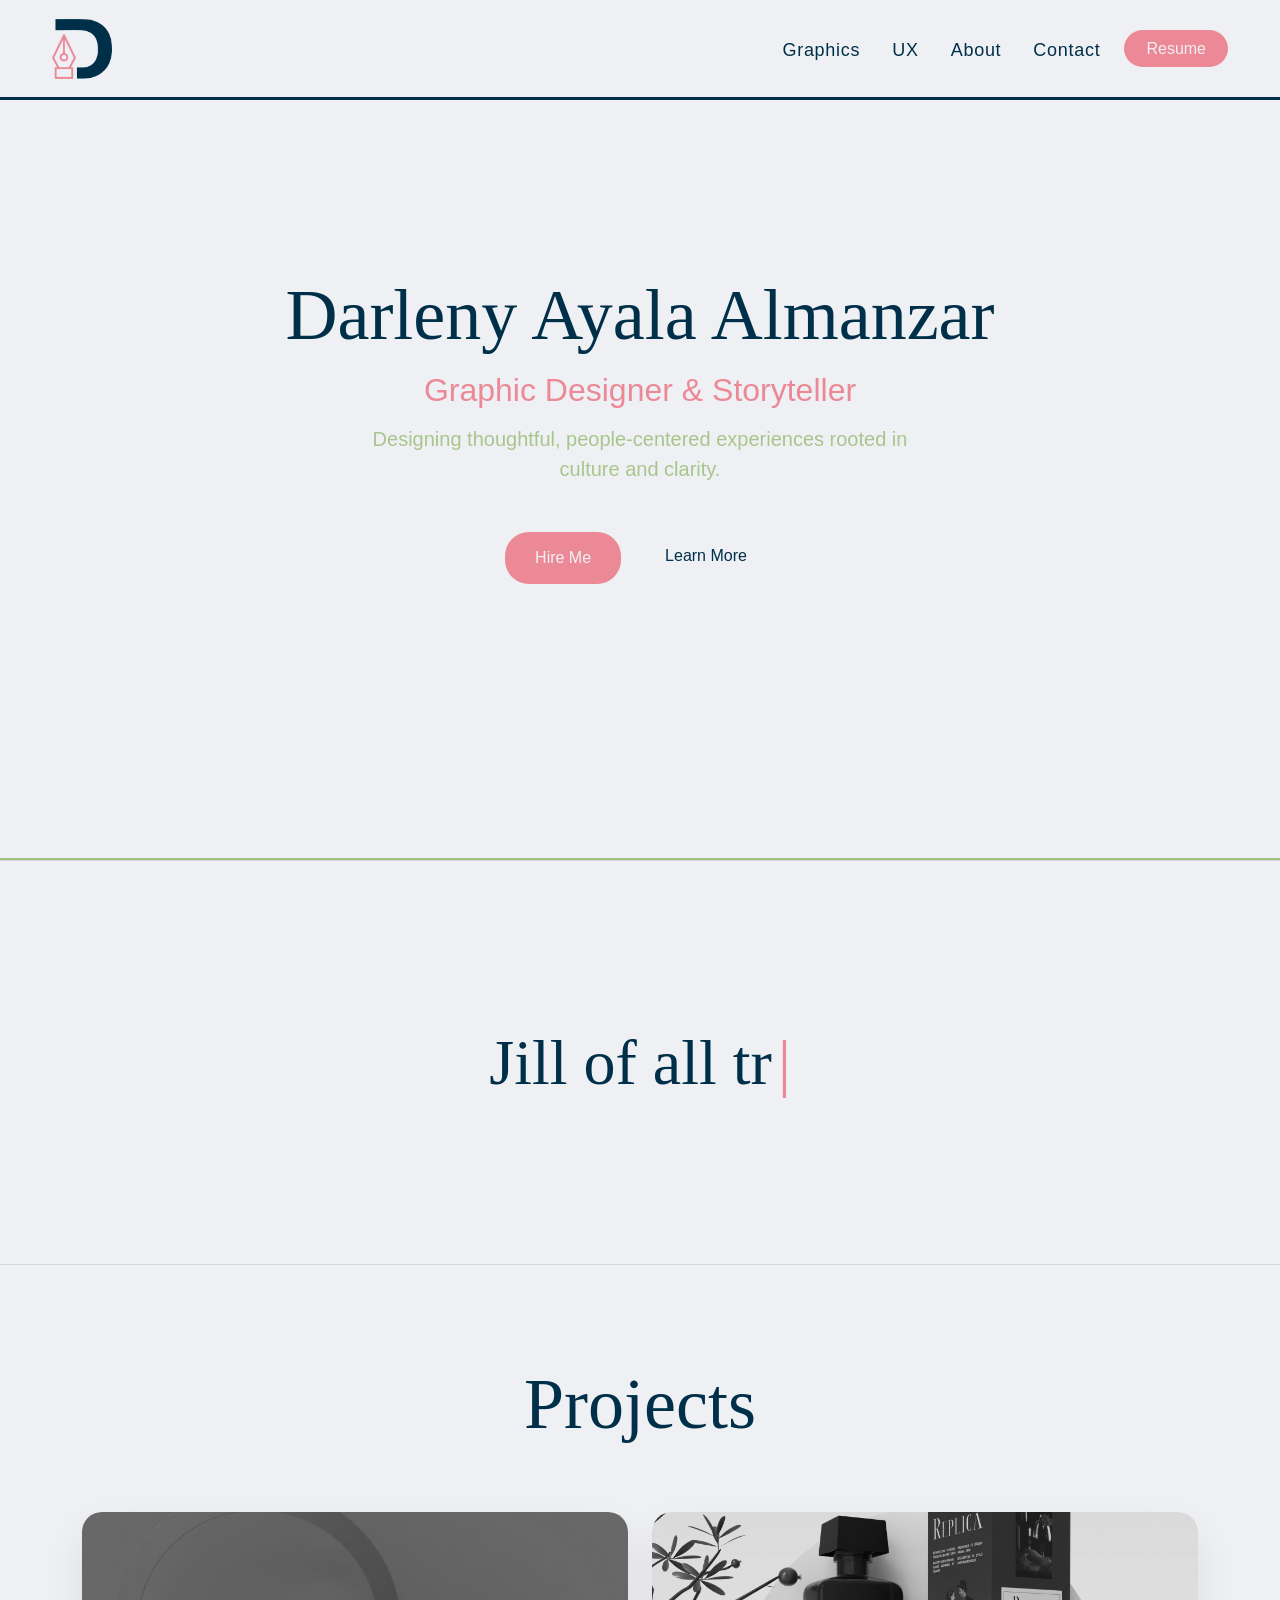
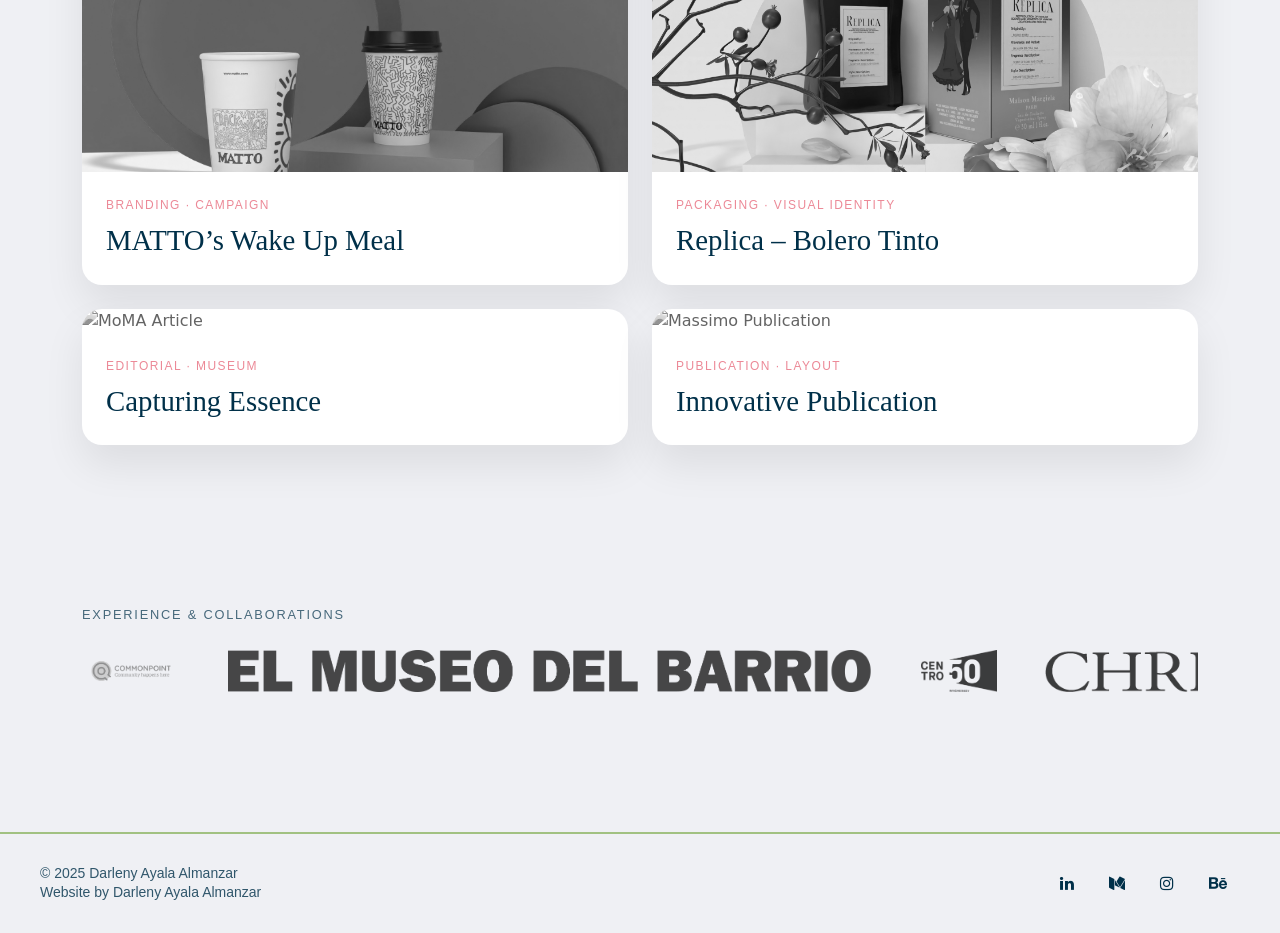
==== commit 3055b945: "Fixed index header" ====
--- a/index.html
+++ b/index.html
@@ -64,21 +64,17 @@
 <!-- Header -->
 <header class="hero">
   <div class="container">
-    <div class="row align-items-center">
+    <div class="hero-text">
       
-      <!-- Text -->
-      <div class="hero-text">
-        <h2 class="hero-name">Darleny Ayala Almanzar</h2>
-        <h1 class="hero-title">Graphic Designer & Storyteller</h1>
-        <h3 class="hero-subtitle">
-          Designing thoughtful, people-centered experiences rooted in culture and clarity.
-        </h3>
-
-        <div class="hero-cta">
-  <a href="AyalaAlmanzar_Darleny_FinalResources.pdf" target="_blank" class="btn-primary-cta">Hire Me</a>
-  <a href="about.html" class="btn-secondary-cta underline-cta">Learn More</a>
-</div>
-        
+      <h2 class="hero-name">Darleny Ayala Almanzar</h2>
+      <h1 class="hero-title">Graphic Designer & Storyteller</h1>
+      <h3 class="hero-subtitle">
+        Designing thoughtful, people-centered experiences rooted in culture and clarity.
+      </h3>
+
+      <div class="hero-cta">
+        <a href="AyalaAlmanzar_Darleny_FinalResources.pdf" target="_blank" class="btn-primary-cta">Hire Me</a>
+        <a href="about.html" class="btn-secondary-cta underline-cta">Learn More</a>
       </div>
 
     </div>
--- a/AllCSS/GeneralCSS.css
+++ b/AllCSS/GeneralCSS.css
@@ -110,31 +110,31 @@
   font-family: "Instrument Serif", serif;
   font-weight: 500;
   font-style: normal;
-  font-size: clamp(2rem, 5vw, 4.5rem);
+  font-size: clamp(2.5rem, 6vw, 4.5rem);
+  line-height: 1.1;
 }
 
 h2 {
 color: #003049;
-  font-family: "Ephesis", cursive;
+  font-family: "Roboto", sans-serif;
   font-weight: 400;
   font-style: normal;
-  font-size: clamp(1.5rem, 3vw, 3.5rem);
-  line-height: 1.1;
+  font-size: clamp(1.75rem, 4vw, 3.2rem);
+  line-height: 1.15;
 }
 
 h3 {
     font-family: "Roboto", sans-serif;
   color: #003049;
-  font-size: clamp(1rem, 2.2vw, 1.4rem);
+  font-size: clamp(1.1rem, 2.5vw, 1.5rem);
   font-weight: 500;
-  line-height: 1.3;
+  line-height: 1.4;
 }
 p {
     color: #003049;
     font-family: "Roboto", sans-serif;
-    font-optical-sizing: auto;
-    font-style: normal;
-    font-size: 18px;
+    font-size: clamp(0.95rem, 1.2vw, 1.125rem);
+  line-height: 1.6;
 }
 
 img {
--- a/AllCSS/indexCSS.css
+++ b/AllCSS/indexCSS.css
@@ -1,63 +1,80 @@
+/* Reset spacing issues */
+body, html {
+  margin: 0;
+  padding: 0;
+}
+
 /* Hero section */
-header{
-    width:100%;
-    text-align: center;
-    height: calc(100vh - 100px); /* subtract navbar height */
-    border-bottom: 2px solid #a1c181;
-    padding: 0; /* important */
-}
-.hero {
-  padding-top: 80px;
-  padding-bottom: 70px;
-}
-
-/* Text column */
+header.hero {
+  width: 100%;
+  min-height: calc(100vh - 40px); /* full screen minus navbar */
+  display: flex;
+  align-items: center;   /* vertical center */
+  justify-content: center; /* horizontal center */
+  text-align: center;
+  border-bottom: 2px solid #a1c181;
+  padding: 0 1.5rem; /* breathing room on mobile */
+}
+
+/* Text wrapper */
 .hero-text {
-  height: 100%;
-    display: flex;
-    flex-direction: column;
-    justify-content: center;
-    align-items: center;
-    text-align: center;
+  display: flex;
+  flex-direction: column;
+  align-items: center;
+  gap: 1rem; /* consistent spacing */
 }
 
 /* Name */
 .hero-name {
   font-family: "Instrument Serif", serif;
-  font-size: clamp(2.8rem, 6vw, 4.5rem);
+  font-size: clamp(2.5rem, 6vw, 4.5rem);
   font-weight: 500;
   color: #003049;
-  margin-bottom: 0.5rem;
+  margin: 0;
 }
 
 /* Role */
 .hero-title {
   font-family: "Roboto", sans-serif;
-  font-size: clamp(1.4rem, 3vw, 2rem);
+  font-size: clamp(1.3rem, 3vw, 2rem);
   font-weight: 500;
   color: #EC8997;
-  margin-bottom: 1.25rem;
+  margin: 0;
 }
 
 /* Description */
 .hero-subtitle {
   font-family: "Roboto", sans-serif;
-  font-size: clamp(1.05rem, 2vw, 1.25rem);
+  font-size: clamp(1rem, 2vw, 1.25rem);
   font-weight: 400;
   color: #a1c181;
-  line-height: 1.5;
-  opacity: 0.85;
-}
-
-
-/* Image styling */
-.hero-image img {
-  width: 100%;
-  max-width: 400px;
-  aspect-ratio: 3 / 4;
-  object-fit: cover;
-  border-radius: 18px;
-  
+  line-height: 1.5; /* better readability */
+  opacity: 0.9;
+  max-width: 600px; /* prevents super long lines */
+}
+
+/* CTA buttons */
+.hero-cta {
+  margin-top: 1.5rem;
+  display: flex;
+  gap: 1rem;
+  flex-wrap: wrap; /* wraps on small screens */
+  justify-content: center;
+}
+
+.hero-text {
+  animation: fadeUp 0.8s ease-out;
+}
+
+@keyframes fadeUp {
+  from {
+    opacity: 0;
+    transform: translateY(20px);
+  }
+  to {
+    opacity: 1;
+    transform: translateY(0);
+  }
 }
 
 /* Mobile refinements */
@@ -72,17 +89,8 @@
     margin-bottom: 40px;
   }
 
-  .hero-image img {
-    display: none;
-  }
-}
-
-/* CTA container */
-.hero-cta {
-  margin-top: 32px;
-  display: flex;
-  gap: 16px;
-}
+}
+
 
 /* Primary CTA */
 .btn-primary-cta {
